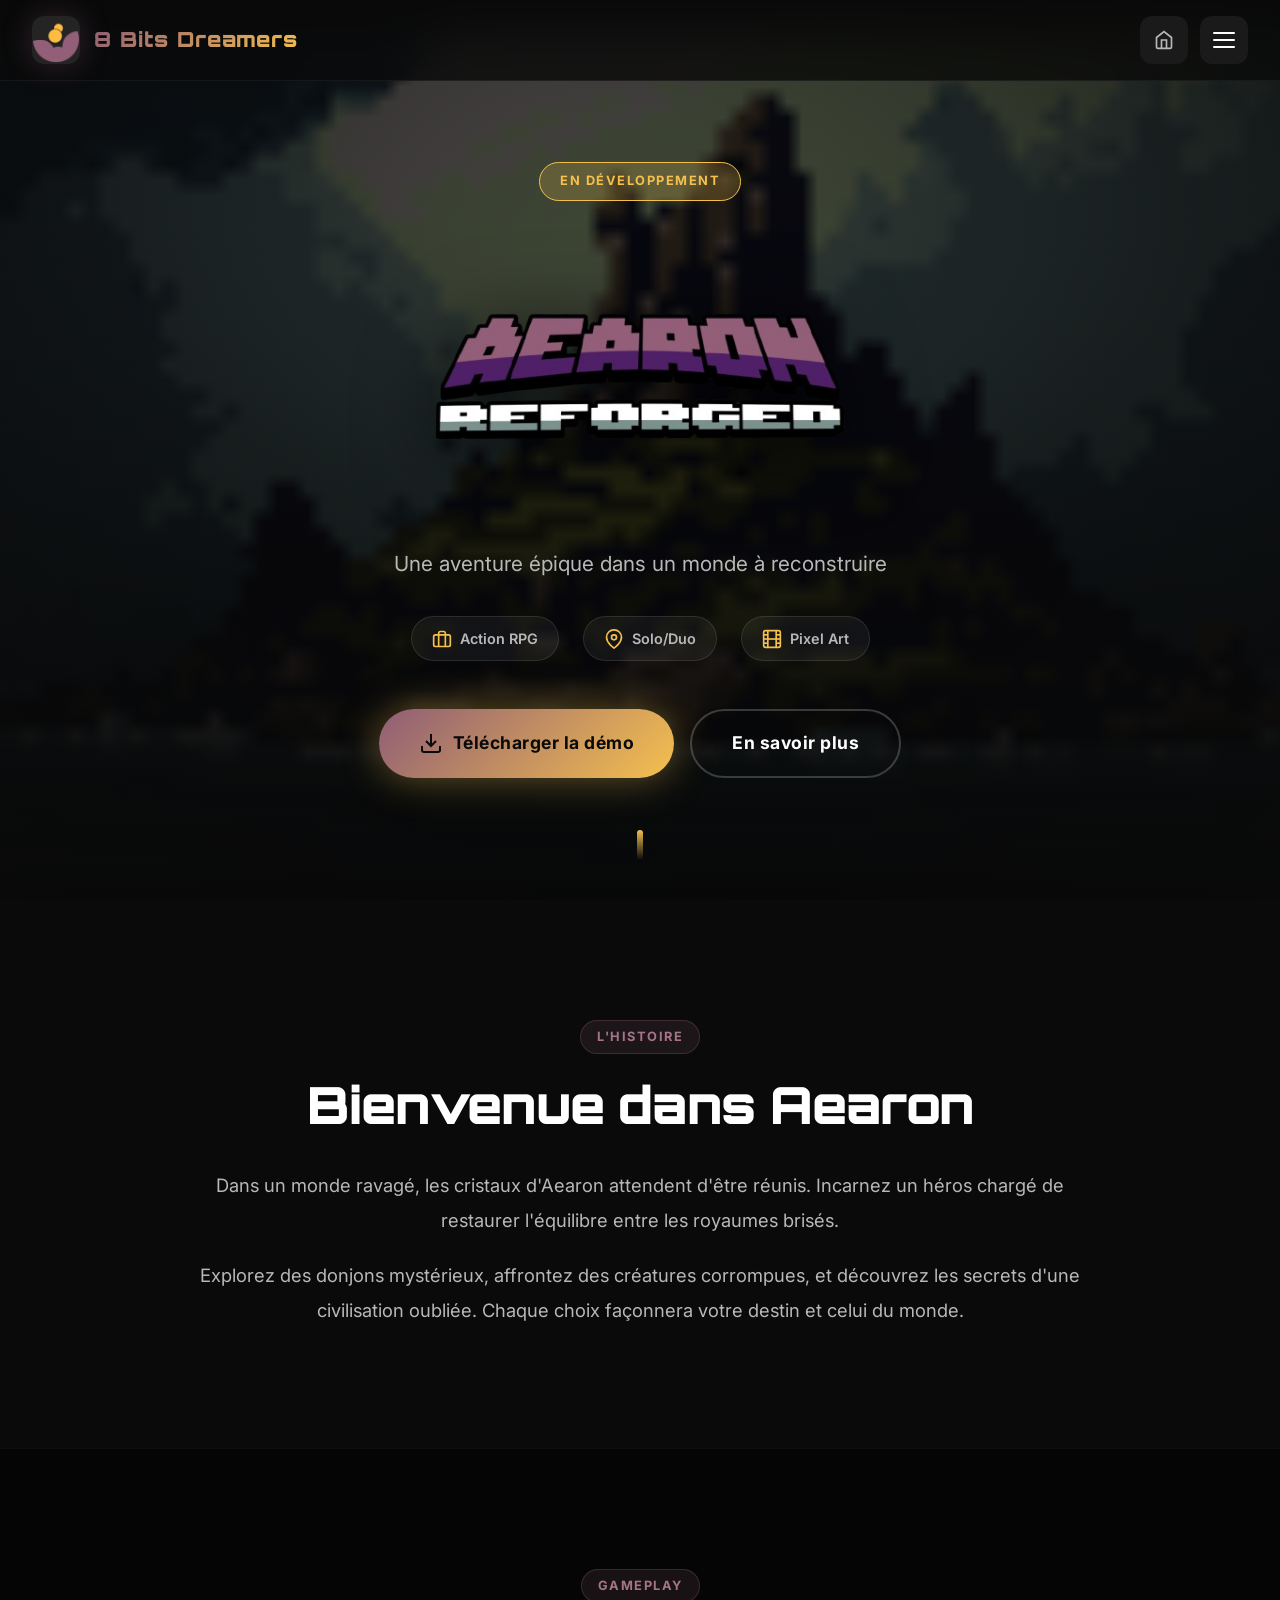
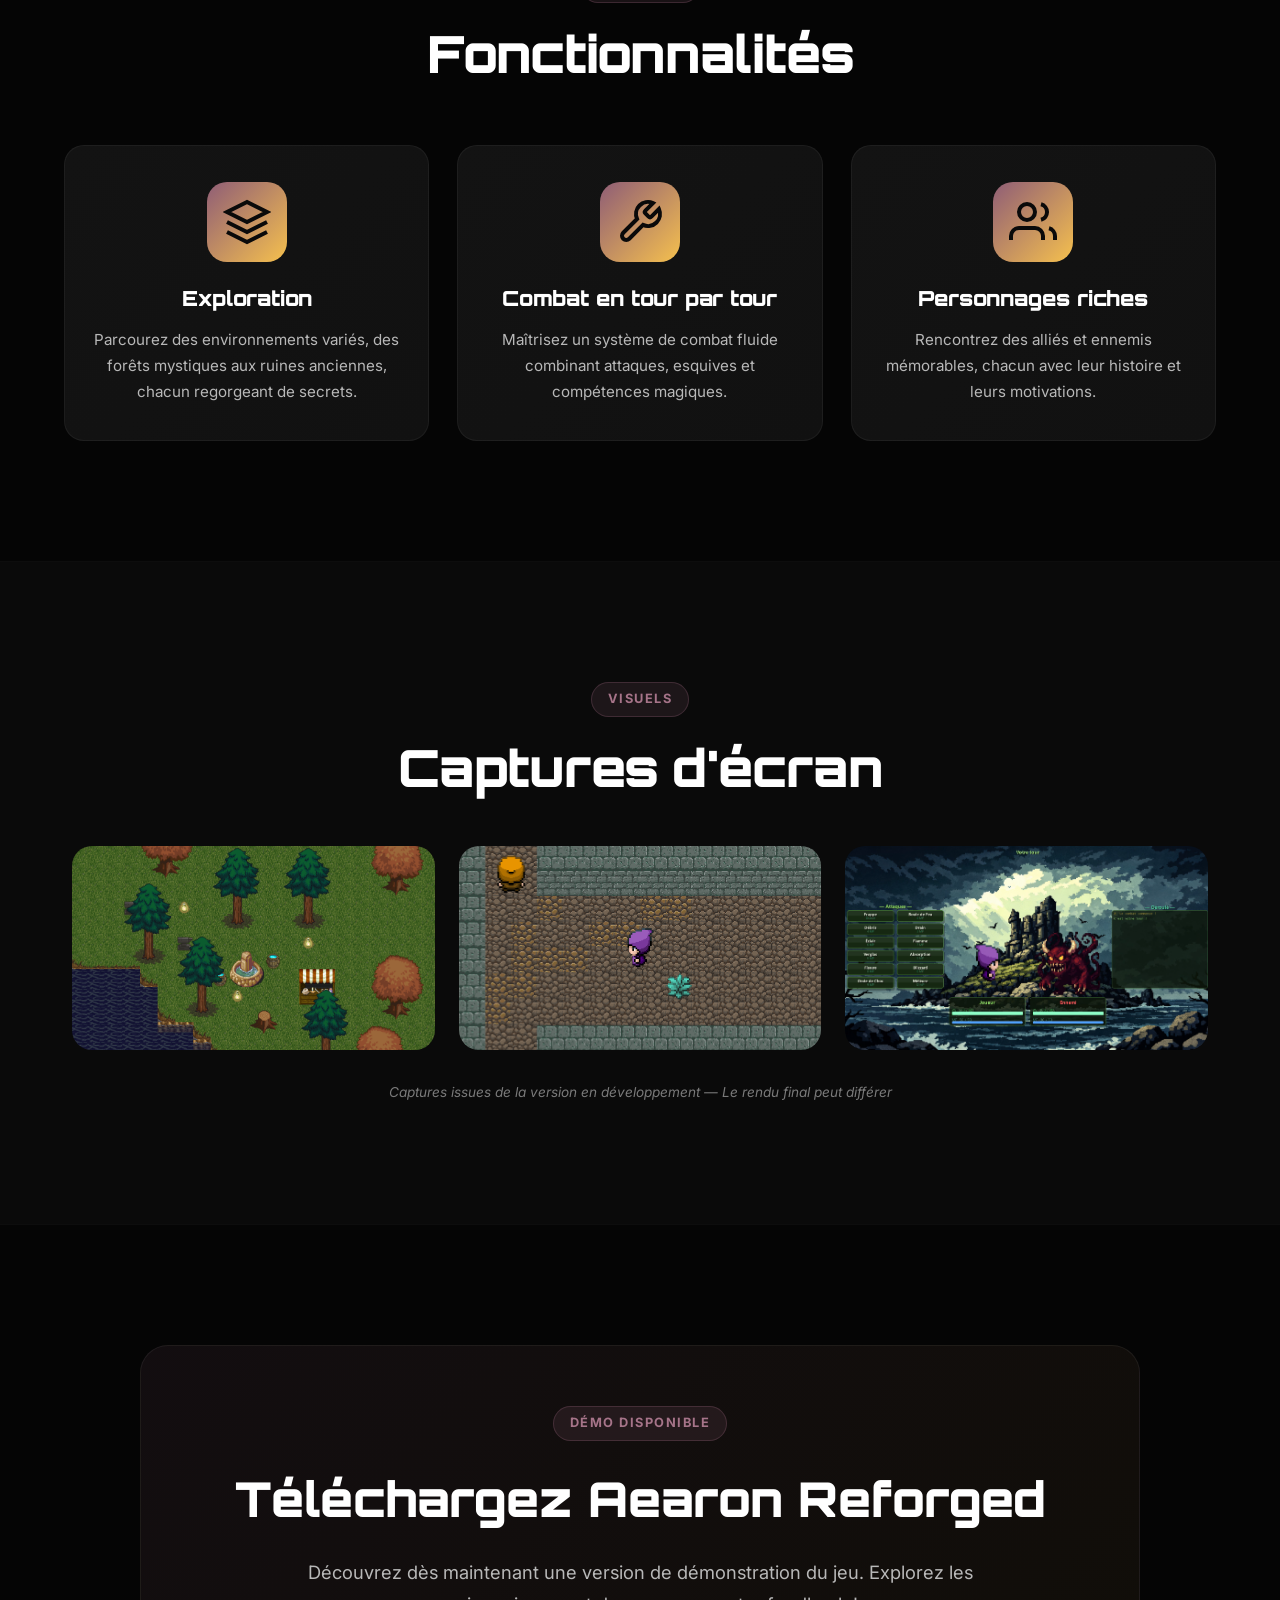
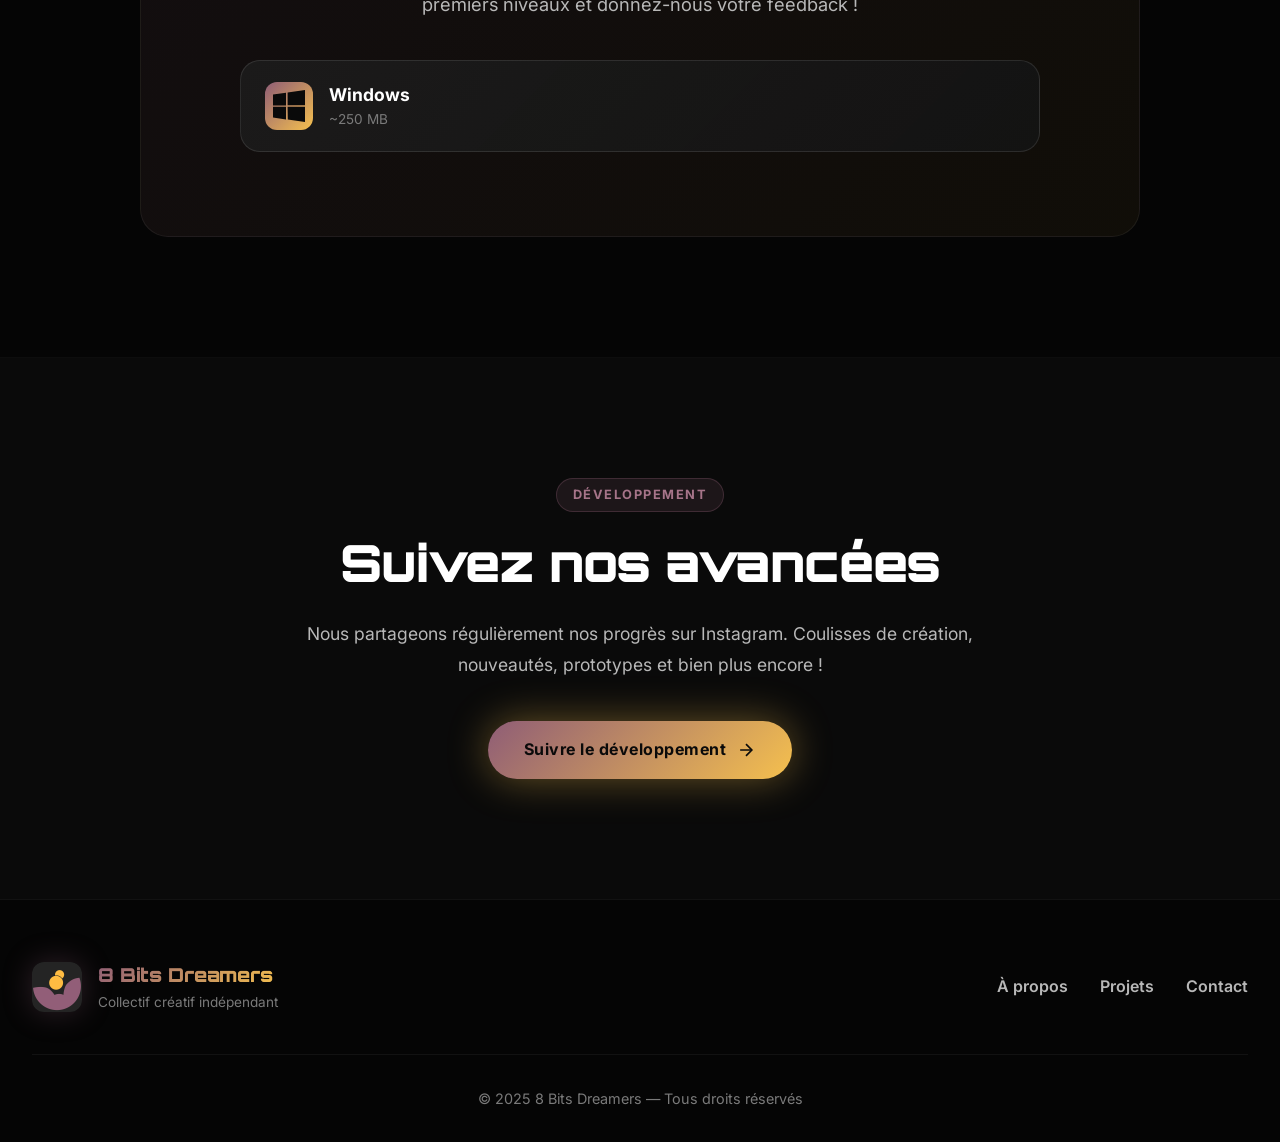
==== Aearon.html @ b6ba17d1 "Add files via upload" ====
<!DOCTYPE html>
<html lang="fr">
<head>
    <meta charset="UTF-8">
    <meta name="viewport" content="width=device-width, initial-scale=1.0">
    <title>Aearon Reforged — 8 Bits Dreamers</title>
    <link rel="stylesheet" href="style.css">
    <link rel="preconnect" href="https://fonts.googleapis.com">
    <link rel="preconnect" href="https://fonts.gstatic.com" crossorigin>
    <link href="https://fonts.googleapis.com/css2?family=Orbitron:wght@400;700;900&family=Inter:wght@300;400;600;700&display=swap" rel="stylesheet">
</head>
<body>

    <!-- HEADER -->
    <header class="header">
        <div class="nav">
            <div class="logo">
                <img src="img/Logo.png" alt="Logo 8 Bits Dreamers">
                <span class="logo-text">8 Bits Dreamers</span>
            </div>

            <nav class="menu">
                <a href="index.html" class="menu-item home-icon" aria-label="Accueil">
                    <svg width="20" height="20" viewBox="0 0 24 24" fill="none" stroke="currentColor" stroke-width="2">
                        <path d="M3 9l9-7 9 7v11a2 2 0 0 1-2 2H5a2 2 0 0 1-2-2z"></path>
                        <polyline points="9 22 9 12 15 12 15 22"></polyline>
                    </svg>
                </a>
                
                <button id="menu-toggle" aria-label="Ouvrir le menu" aria-expanded="false">
                    <span></span>
                    <span></span>
                    <span></span>
                </button>

                <div id="dropdown-menu" role="menu">
                    <a href="entreprise.html" role="menuitem">
                        <span class="menu-icon">👥</span>
                        À propos
                    </a>
                    <a href="project.html" role="menuitem">
                        <span class="menu-icon">🎮</span>
                        Nos projets
                    </a>
                    <a href="contact.html" role="menuitem">
                        <span class="menu-icon">📱</span>
                        Nous suivre
                    </a>
                </div>
            </nav>
        </div>
    </header>

    <!-- GAME HERO -->
    <section class="game-hero">
        <div class="game-hero-bg" style="background-image: url('img/aearon banner.png');"></div>
        <div class="game-hero-overlay"></div>
        
        <div class="game-hero-content">
            <div class="game-status">En développement</div>
            
            <img src="img/aearon logo wbg.png" alt="Aearon Reforged" class="game-logo">
            
            <p class="game-tagline">
                Une aventure épique dans un monde à reconstruire
            </p>
            
            <div class="game-meta">
                <div class="meta-item">
                    <svg width="20" height="20" viewBox="0 0 24 24" fill="none" stroke="currentColor" stroke-width="2">
                        <rect x="2" y="7" width="20" height="14" rx="2" ry="2"></rect>
                        <path d="M16 21V5a2 2 0 0 0-2-2h-4a2 2 0 0 0-2 2v16"></path>
                    </svg>
                    <span>Action RPG</span>
                </div>
                <div class="meta-item">
                    <svg width="20" height="20" viewBox="0 0 24 24" fill="none" stroke="currentColor" stroke-width="2">
                        <path d="M21 10c0 7-9 13-9 13s-9-6-9-13a9 9 0 0 1 18 0z"></path>
                        <circle cx="12" cy="10" r="3"></circle>
                    </svg>
                    <span>Solo/Duo</span>
                </div>
                <div class="meta-item">
                    <svg width="20" height="20" viewBox="0 0 24 24" fill="none" stroke="currentColor" stroke-width="2">
                        <rect x="2" y="2" width="20" height="20" rx="2.18" ry="2.18"></rect>
                        <line x1="7" y1="2" x2="7" y2="22"></line>
                        <line x1="17" y1="2" x2="17" y2="22"></line>
                        <line x1="2" y1="12" x2="22" y2="12"></line>
                        <line x1="2" y1="7" x2="7" y2="7"></line>
                        <line x1="2" y1="17" x2="7" y2="17"></line>
                        <line x1="17" y1="17" x2="22" y2="17"></line>
                        <line x1="17" y1="7" x2="22" y2="7"></line>
                    </svg>
                    <span>Pixel Art</span>
                </div>
            </div>
            
            <div class="game-cta">
                <a href="#download" class="btn-primary btn-large">
                    <svg width="24" height="24" viewBox="0 0 24 24" fill="none" stroke="currentColor" stroke-width="2">
                        <path d="M21 15v4a2 2 0 0 1-2 2H5a2 2 0 0 1-2-2v-4"></path>
                        <polyline points="7 10 12 15 17 10"></polyline>
                        <line x1="12" y1="15" x2="12" y2="3"></line>
                    </svg>
                    <span>Télécharger la démo</span>
                </a>
                <a href="#about" class="btn-secondary btn-large">
                    En savoir plus
                </a>
            </div>
        </div>

        <!-- Scroll indicator -->
        <div class="scroll-indicator">
            <div class="scroll-dot"></div>
        </div>
    </section>

    <!-- CONTENU -->
    <main>

        <!-- SYNOPSIS -->
        <section id="about" class="content-section">
            <div class="game-synopsis reveal">
                <div class="section-label centered">L'histoire</div>
                <h2 class="section-title centered">Bienvenue dans Aearon</h2>
                <div class="synopsis-content">
                    <p>
                        Dans un monde ravagé, les cristaux d'Aearon 
                        attendent d'être réunis. Incarnez un héros chargé de restaurer 
                        l'équilibre entre les royaumes brisés.
                    </p>
                    <p>
                        Explorez des donjons mystérieux, affrontez des créatures corrompues, 
                        et découvrez les secrets d'une civilisation oubliée. Chaque choix 
                        façonnera votre destin et celui du monde.
                    </p>
                </div>
            </div>
        </section>

        <!-- FEATURES -->
        <section class="content-section dark">
            <div class="game-features">
                <div class="features-intro reveal">
                    <div class="section-label centered">Gameplay</div>
                    <h2 class="section-title centered">Fonctionnalités</h2>
                </div>

                <div class="features-grid">
                    <div class="feature-card reveal">
                        <div class="feature-icon">
                            <svg width="48" height="48" viewBox="0 0 24 24" fill="none" stroke="currentColor" stroke-width="2">
                                <path d="M12 2L2 7l10 5 10-5-10-5z"></path>
                                <path d="M2 17l10 5 10-5"></path>
                                <path d="M2 12l10 5 10-5"></path>
                            </svg>
                        </div>
                        <h3>Exploration</h3>
                        <p>
                            Parcourez des environnements variés, des forêts mystiques 
                            aux ruines anciennes, chacun regorgeant de secrets.
                        </p>
                    </div>

                    <div class="feature-card reveal delay-1">
                        <div class="feature-icon">
                            <svg width="48" height="48" viewBox="0 0 24 24" fill="none" stroke="currentColor" stroke-width="2">
                                <path d="M14.7 6.3a1 1 0 0 0 0 1.4l1.6 1.6a1 1 0 0 0 1.4 0l3.77-3.77a6 6 0 0 1-7.94 7.94l-6.91 6.91a2.12 2.12 0 0 1-3-3l6.91-6.91a6 6 0 0 1 7.94-7.94l-3.76 3.76z"></path>
                            </svg>
                        </div>
                        <h3>Combat en tour par tour</h3>
                        <p>
                            Maîtrisez un système de combat fluide combinant attaques, 
                            esquives et compétences magiques.
                        </p>
                    </div>

                    <div class="feature-card reveal delay-1">
                        <div class="feature-icon">
                            <svg width="48" height="48" viewBox="0 0 24 24" fill="none" stroke="currentColor" stroke-width="2">
                                <path d="M17 21v-2a4 4 0 0 0-4-4H5a4 4 0 0 0-4 4v2"></path>
                                <circle cx="9" cy="7" r="4"></circle>
                                <path d="M23 21v-2a4 4 0 0 0-3-3.87"></path>
                                <path d="M16 3.13a4 4 0 0 1 0 7.75"></path>
                            </svg>
                        </div>
                        <h3>Personnages riches</h3>
                        <p>
                            Rencontrez des alliés et ennemis mémorables, chacun avec 
                            leur histoire et leurs motivations.
                        </p>
                    </div>
                </div>
            </div>
        </section>

        <!-- GALLERY -->
        <section class="content-section">
            <div class="gallery-section reveal">
                <div class="section-label centered">Visuels</div>
                <h2 class="section-title centered">Captures d'écran</h2>
                
                <div class="gallery-grid">
                    <div class="gallery-item reveal">
                        <img src="img/Maps proto.png" alt="Screenshot Aearon">
                        <div class="gallery-overlay">
                            <span>Environnements</span>
                        </div>
                    </div>
                    
                    <div class="gallery-item reveal delay-1">
                        <img src="img/explo.png" alt="Screenshot Aearon">
                        <div class="gallery-overlay">
                            <span>Exploration</span>
                        </div>
                    </div>
                    
                    <div class="gallery-item reveal delay-2">
                        <img src="img/comba.png" alt="Screenshot Aearon">
                        <div class="gallery-overlay">
                            <span>Combat</span>
                        </div>
                    </div>
                </div>
                
                <p class="gallery-note">
                    Captures issues de la version en développement — Le rendu final peut différer
                </p>
            </div>
        </section>

        <!-- DOWNLOAD -->
        <section id="download" class="content-section dark">
            <div class="download-section reveal">
                <div class="download-content">
                    <div class="section-label centered">Démo disponible</div>
                    <h2 class="download-title">Téléchargez Aearon Reforged</h2>
                    <p class="download-text">
                        Découvrez dès maintenant une version de démonstration du jeu. 
                        Explorez les premiers niveaux et donnez-nous votre feedback !
                    </p>
                    
                    <div class="download-buttons">
                        <a href="#" class="download-btn windows">
                            <div class="download-icon">
                                <svg width="32" height="32" viewBox="0 0 24 24" fill="currentColor">
                                    <path d="M0 3.449L9.75 2.1v9.451H0m10.949-9.602L24 0v11.4H10.949M0 12.6h9.75v9.451L0 20.699M10.949 12.6H24V24l-12.9-1.801"/>
                                </svg>
                            </div>
                            <div class="download-info">
                                <span class="download-platform">Windows</span>
                                <span class="download-size">~250 MB</span>
                            </div>
                        </a>
                </div>
            </div>
        </section>

        <!-- DEV UPDATES -->
        <section class="content-section">
            <div class="updates-section reveal">
                <div class="section-label centered">Développement</div>
                <h2 class="section-title centered">Suivez nos avancées</h2>
                
                <p class="updates-text">
                    Nous partageons régulièrement nos progrès sur Instagram. Coulisses de 
                    création, nouveautés, prototypes et bien plus encore !
                </p>
                
                <a href="contact.html" class="btn-primary">
                    <span>Suivre le développement</span>
                    <svg width="20" height="20" viewBox="0 0 24 24" fill="none" stroke="currentColor" stroke-width="2">
                        <line x1="5" y1="12" x2="19" y2="12"></line>
                        <polyline points="12 5 19 12 12 19"></polyline>
                    </svg>
                </a>
            </div>
        </section>

    </main>

    <!-- FOOTER -->
    <footer class="footer">
        <div class="footer-content">
            <div class="footer-brand">
                <img src="img/Logo.png" alt="8 Bits Dreamers" class="footer-logo">
                <div>
                    <div class="footer-title">8 Bits Dreamers</div>
                    <div class="footer-tagline">Collectif créatif indépendant</div>
                </div>
            </div>
            
            <div class="footer-links">
                <a href="entreprise.html">À propos</a>
                <a href="project.html">Projets</a>
                <a href="contact.html">Contact</a>
            </div>
        </div>
        
        <div class="footer-bottom">
            <p>© 2025 8 Bits Dreamers — Tous droits réservés</p>
        </div>
    </footer>

    <!-- Easter Egg Sprite qui traverse -->
    <div id="walking-sprite" class="walking-sprite">
        <img src="sprite1_1.gif" alt="Personnage Aearon">
    </div>

    <!-- SCRIPTS -->
    <script>
        // Intersection Observer pour les animations
        const observerOptions = {
            threshold: 0.1,
            rootMargin: '0px 0px -100px 0px'
        };

        const observer = new IntersectionObserver((entries) => {
            entries.forEach(entry => {
                if (entry.isIntersecting) {
                    entry.target.classList.add('visible');
                    observer.unobserve(entry.target);
                }
            });
        }, observerOptions);

        document.querySelectorAll('.reveal').forEach(el => {
            observer.observe(el);
        });

        // Menu hamburger
        const menuToggle = document.getElementById('menu-toggle');
        const dropdownMenu = document.getElementById('dropdown-menu');

        menuToggle.addEventListener('click', () => {
            const isExpanded = menuToggle.getAttribute('aria-expanded') === 'true';
            menuToggle.setAttribute('aria-expanded', !isExpanded);
            menuToggle.classList.toggle('active');
            dropdownMenu.classList.toggle('active');
        });

        // Fermer le menu en cliquant ailleurs
        document.addEventListener('click', (e) => {
            if (!menuToggle.contains(e.target) && !dropdownMenu.contains(e.target)) {
                menuToggle.classList.remove('active');
                dropdownMenu.classList.remove('active');
                menuToggle.setAttribute('aria-expanded', 'false');
            }
        });

        // Smooth scroll
        document.querySelectorAll('a[href^="#"]').forEach(anchor => {
            anchor.addEventListener('click', function (e) {
                e.preventDefault();
                const target = document.querySelector(this.getAttribute('href'));
                if (target) {
                    target.scrollIntoView({ behavior: 'smooth', block: 'start' });
                }
            });
        });

        // Easter Egg - Sprite qui marche
        function makeWalkingSprite() {
            const sprite = document.getElementById('walking-sprite');
            if (!sprite) return;
            
            // Random entre 15 et 45 secondes
            const randomDelay = Math.random() * 30000 + 15000;
            
            setTimeout(() => {
                sprite.classList.add('walking');
                
                // Retirer après l'animation (12 secondes)
                setTimeout(() => {
                    sprite.classList.remove('walking');
                    makeWalkingSprite(); // Relancer
                }, 12000);
            }, randomDelay);
        }
        
        // Démarrer l'easter egg
        makeWalkingSprite();
    </script>

</body>
</html>
---- style.css ----
/* =========================
   VARIABLES & RESET
========================= */

:root {
  /* Couleurs principales */
  --primary: #8f5d76;
  --primary-light: #a67489;
  --primary-dark: #754a62;
  --secondary: #f5c04e;
  --secondary-light: #f7d170;
  --secondary-dark: #d9a53d;
  
  /* Backgrounds */
  --bg-dark: #0a0a0a;
  --bg-darker: #050505;
  --bg-soft: #1a1a1a;
  --bg-card: #141414;
  
  /* Texte */
  --text-primary: #ffffff;
  --text-secondary: #b8b8b8;
  --text-muted: #7a7a7a;
  
  /* Effets */
  --gradient-primary: linear-gradient(135deg, var(--primary), var(--secondary));
  --gradient-dark: linear-gradient(180deg, rgba(10,10,10,0.95), rgba(10,10,10,0.85));
  --glow-primary: 0 0 30px rgba(143, 93, 118, 0.3);
  --glow-secondary: 0 0 40px rgba(245, 192, 78, 0.4);
  
  /* Spacing */
  --radius-sm: 8px;
  --radius-md: 12px;
  --radius-lg: 20px;
  --radius-xl: 28px;
  
  /* Transitions */
  --transition-fast: 0.2s cubic-bezier(0.4, 0, 0.2, 1);
  --transition-base: 0.3s cubic-bezier(0.4, 0, 0.2, 1);
  --transition-slow: 0.5s cubic-bezier(0.4, 0, 0.2, 1);
}

* {
  margin: 0;
  padding: 0;
  box-sizing: border-box;
}

html {
  scroll-behavior: smooth;
  overflow-x: hidden;
}

body {
  font-family: 'Inter', -apple-system, BlinkMacSystemFont, sans-serif;
  background: var(--bg-dark);
  color: var(--text-primary);
  line-height: 1.6;
  overflow-x: hidden;
  -webkit-font-smoothing: antialiased;
  -moz-osx-font-smoothing: grayscale;
}

img {
  max-width: 100%;
  display: block;
}

a {
  text-decoration: none;
  color: inherit;
}

button {
  font-family: inherit;
  cursor: pointer;
}

/* =========================
   HEADER & NAVIGATION
========================= */

.header {
  position: fixed;
  top: 0;
  left: 0;
  right: 0;
  z-index: 1000;
  background: rgba(10, 10, 10, 0.8);
  backdrop-filter: blur(20px) saturate(180%);
  border-bottom: 1px solid rgba(255, 255, 255, 0.05);
  transition: var(--transition-base);
}

.nav {
  max-width: 1400px;
  margin: 0 auto;
  padding: 16px 32px;
  display: flex;
  justify-content: space-between;
  align-items: center;
}

.logo {
  display: flex;
  align-items: center;
  gap: 14px;
  transition: var(--transition-base);
}

.logo:hover {
  transform: translateY(-2px);
}

.logo img {
  width: 48px;
  height: 48px;
  border-radius: 12px;
  object-fit: cover;
  box-shadow: var(--glow-primary);
  transition: var(--transition-base);
}

.logo:hover img {
  box-shadow: var(--glow-secondary);
  transform: rotate(-5deg);
}

.logo-text {
  font-family: 'Orbitron', monospace;
  font-weight: 900;
  font-size: 1.3rem;
  letter-spacing: 1px;
  background: var(--gradient-primary);
  -webkit-background-clip: text;
  -webkit-text-fill-color: transparent;
  background-clip: text;
}

.menu {
  display: flex;
  gap: 12px;
  align-items: center;
  position: relative;
}

.menu-item {
  width: 48px;
  height: 48px;
  display: flex;
  align-items: center;
  justify-content: center;
  background: var(--bg-soft);
  border-radius: var(--radius-md);
  transition: var(--transition-base);
  color: var(--text-secondary);
}

.menu-item:hover {
  background: var(--gradient-primary);
  color: var(--bg-dark);
  box-shadow: var(--glow-secondary);
  transform: translateY(-3px);
}

/* Menu Toggle Button */
#menu-toggle {
  width: 48px;
  height: 48px;
  background: var(--bg-soft);
  border: none;
  border-radius: var(--radius-md);
  display: flex;
  flex-direction: column;
  justify-content: center;
  align-items: center;
  gap: 5px;
  transition: var(--transition-base);
  position: relative;
  overflow: hidden;
}

#menu-toggle::before {
  content: '';
  position: absolute;
  inset: 0;
  background: var(--gradient-primary);
  opacity: 0;
  transition: var(--transition-base);
}

#menu-toggle:hover::before {
  opacity: 1;
}

#menu-toggle span {
  width: 22px;
  height: 2px;
  background: var(--text-primary);
  border-radius: 2px;
  transition: var(--transition-base);
  position: relative;
  z-index: 1;
}

#menu-toggle:hover span {
  background: var(--bg-dark);
}

#menu-toggle.active span:nth-child(1) {
  transform: translateY(7px) rotate(45deg);
}

#menu-toggle.active span:nth-child(2) {
  opacity: 0;
  transform: translateX(-20px);
}

#menu-toggle.active span:nth-child(3) {
  transform: translateY(-7px) rotate(-45deg);
}

/* Dropdown Menu */
#dropdown-menu {
  position: absolute;
  top: calc(100% + 16px);
  right: 0;
  min-width: 240px;
  background: rgba(20, 20, 20, 0.98);
  backdrop-filter: blur(20px) saturate(180%);
  border-radius: var(--radius-lg);
  padding: 12px;
  display: flex;
  flex-direction: column;
  gap: 6px;
  opacity: 0;
  visibility: hidden;
  transform: translateY(-10px) scale(0.95);
  transition: all var(--transition-base);
  border: 1px solid rgba(255, 255, 255, 0.08);
  box-shadow: 0 20px 60px rgba(0, 0, 0, 0.5);
}

#dropdown-menu.active {
  opacity: 1;
  visibility: visible;
  transform: translateY(0) scale(1);
}

#dropdown-menu a {
  padding: 14px 18px;
  border-radius: var(--radius-md);
  color: var(--text-secondary);
  font-weight: 600;
  font-size: 0.95rem;
  transition: var(--transition-base);
  display: flex;
  align-items: center;
  gap: 12px;
  position: relative;
  overflow: hidden;
}

#dropdown-menu a::before {
  content: '';
  position: absolute;
  inset: 0;
  background: var(--gradient-primary);
  opacity: 0;
  transition: var(--transition-base);
}

#dropdown-menu a:hover::before {
  opacity: 1;
}

#dropdown-menu a:hover {
  color: var(--bg-dark);
  transform: translateX(4px);
}

.menu-icon {
  font-size: 1.2rem;
  position: relative;
  z-index: 1;
}

#dropdown-menu a span:not(.menu-icon) {
  position: relative;
  z-index: 1;
}

/* =========================
   HERO SECTION
========================= */

.hero {
  position: relative;
  min-height: 100vh;
  display: flex;
  align-items: center;
  justify-content: center;
  text-align: center;
  overflow: hidden;
  padding: 120px 32px 80px;
}

.hero-bg {
  position: absolute;
  inset: 0;
  background: url('img/accueil banner.png') center/cover no-repeat;
  filter: brightness(0.4) saturate(1.2);
  transform: scale(1.1);
}

.hero-bg::after {
  content: '';
  position: absolute;
  inset: 0;
  background: 
    radial-gradient(ellipse at center, transparent 0%, var(--bg-dark) 100%),
    linear-gradient(180deg, transparent 0%, var(--bg-dark) 100%);
}

.hero-overlay {
  position: absolute;
  inset: 0;
  background: 
    radial-gradient(circle at 30% 20%, rgba(143, 93, 118, 0.15), transparent 50%),
    radial-gradient(circle at 70% 80%, rgba(245, 192, 78, 0.1), transparent 50%);
  z-index: 1;
}

.hero-content {
  position: relative;
  z-index: 2;
  max-width: 900px;
  animation: heroFadeIn 1s ease-out;
}

@keyframes heroFadeIn {
  from {
    opacity: 0;
    transform: translateY(30px);
  }
  to {
    opacity: 1;
    transform: translateY(0);
  }
}

.hero-badge {
  display: inline-block;
  padding: 10px 24px;
  background: rgba(255, 255, 255, 0.08);
  backdrop-filter: blur(10px);
  border-radius: 50px;
  font-size: 0.85rem;
  font-weight: 600;
  letter-spacing: 1px;
  text-transform: uppercase;
  color: var(--text-secondary);
  border: 1px solid rgba(255, 255, 255, 0.1);
  margin-bottom: 32px;
  animation: badgeFloat 3s ease-in-out infinite;
}

@keyframes badgeFloat {
  0%, 100% { transform: translateY(0); }
  50% { transform: translateY(-8px); }
}

.hero-title {
  font-family: 'Orbitron', monospace;
  font-size: clamp(3rem, 8vw, 6rem);
  font-weight: 900;
  line-height: 1.1;
  margin-bottom: 24px;
  letter-spacing: -2px;
}

.title-gradient {
  display: inline-block;
  background: var(--gradient-primary);
  -webkit-background-clip: text;
  -webkit-text-fill-color: transparent;
  background-clip: text;
  filter: drop-shadow(0 0 30px rgba(245, 192, 78, 0.5));
}

.title-normal {
  display: inline-block;
  color: var(--text-primary);
}

.hero-subtitle {
  font-size: clamp(1.1rem, 2vw, 1.4rem);
  color: var(--text-secondary);
  max-width: 650px;
  margin: 0 auto 48px;
  line-height: 1.7;
  font-weight: 300;
}

.hero-cta {
  display: flex;
  gap: 16px;
  justify-content: center;
  flex-wrap: wrap;
}

.btn-primary,
.btn-secondary {
  padding: 16px 36px;
  border-radius: 50px;
  font-weight: 700;
  font-size: 1rem;
  letter-spacing: 0.5px;
  transition: all var(--transition-base);
  display: inline-flex;
  align-items: center;
  gap: 10px;
  position: relative;
  overflow: hidden;
}

.btn-primary {
  background: var(--gradient-primary);
  color: var(--bg-dark);
  box-shadow: var(--glow-secondary);
  border: none;
}

.btn-primary::before {
  content: '';
  position: absolute;
  inset: 0;
  background: linear-gradient(135deg, var(--secondary), var(--primary));
  opacity: 0;
  transition: var(--transition-base);
}

.btn-primary:hover::before {
  opacity: 1;
}

.btn-primary:hover {
  transform: translateY(-3px);
  box-shadow: 0 10px 40px rgba(245, 192, 78, 0.5);
}

.btn-primary span,
.btn-primary svg {
  position: relative;
  z-index: 1;
}

.btn-secondary {
  background: transparent;
  color: var(--text-primary);
  border: 2px solid rgba(255, 255, 255, 0.2);
}

.btn-secondary:hover {
  background: rgba(255, 255, 255, 0.1);
  border-color: rgba(255, 255, 255, 0.4);
  transform: translateY(-3px);
}

/* Scroll Indicator */
.scroll-indicator {
  position: absolute;
  bottom: 40px;
  left: 50%;
  transform: translateX(-50%);
  z-index: 2;
}

.scroll-dot {
  width: 6px;
  height: 30px;
  background: linear-gradient(180deg, var(--secondary), transparent);
  border-radius: 50px;
  animation: scrollBounce 2s ease-in-out infinite;
}

@keyframes scrollBounce {
  0%, 100% { transform: translateY(0); opacity: 1; }
  50% { transform: translateY(15px); opacity: 0.3; }
}

/* Easter Egg - Walking Sprite */
.walking-sprite {
  position: fixed;
  bottom: 0;
  left: -150px;
  z-index: 9999;
  pointer-events: none;
  opacity: 0;
  transition: opacity 0.3s ease;
}

.walking-sprite img {
  width: 80px;
  height: 80px;
  image-rendering: pixelated;
  image-rendering: -moz-crisp-edges;
  image-rendering: crisp-edges;
  filter: drop-shadow(0 2px 8px rgba(0, 0, 0, 0.3));
}

.walking-sprite.walking {
  opacity: 1;
  animation: walkAcrossScreen 12s linear;
}

@keyframes walkAcrossScreen {
  0% {
    left: -150px;
  }
  100% {
    left: calc(100% + 150px);
  }
}

/* =========================
   CONTENT SECTIONS
========================= */

.content-section {
  padding: 120px 32px;
  position: relative;
}

.content-section.dark {
  background: var(--bg-darker);
  border-top: 1px solid rgba(255, 255, 255, 0.03);
  border-bottom: 1px solid rgba(255, 255, 255, 0.03);
}

.section-container {
  max-width: 1300px;
  margin: 0 auto;
  display: grid;
  grid-template-columns: 1fr 1fr;
  gap: 80px;
  align-items: center;
}

.section-container.reverse .section-image {
  order: 2;
}

.section-container.reverse .section-content {
  order: 1;
}

/* Section Images */
.section-image {
  position: relative;
}

.image-wrapper {
  position: relative;
  border-radius: var(--radius-xl);
  overflow: hidden;
  aspect-ratio: 4/3;
  background: var(--bg-soft);
}

.image-wrapper img {
  width: 100%;
  height: 100%;
  object-fit: cover;
  transition: var(--transition-slow);
}

.image-overlay {
  position: absolute;
  inset: 0;
  background: linear-gradient(135deg, rgba(143, 93, 118, 0.2), rgba(245, 192, 78, 0.15));
  opacity: 0;
  transition: var(--transition-base);
}

.image-wrapper:hover img {
  transform: scale(1.05);
}

.image-wrapper:hover .image-overlay {
  opacity: 1;
}

/* Project Tag */
.project-tag {
  position: absolute;
  top: 20px;
  right: 20px;
  padding: 8px 20px;
  background: rgba(245, 192, 78, 0.95);
  backdrop-filter: blur(10px);
  color: var(--bg-dark);
  font-weight: 700;
  font-size: 0.85rem;
  border-radius: 50px;
  letter-spacing: 0.5px;
  box-shadow: 0 4px 20px rgba(245, 192, 78, 0.4);
  z-index: 10;
}

/* Social Preview */
.social-preview {
  position: relative;
}

.social-icons {
  position: absolute;
  inset: 0;
  display: flex;
  align-items: center;
  justify-content: center;
  opacity: 0;
  transition: var(--transition-base);
}

.social-preview:hover .social-icons {
  opacity: 1;
}

.social-badge {
  width: 80px;
  height: 80px;
  background: var(--gradient-primary);
  border-radius: 20px;
  display: flex;
  align-items: center;
  justify-content: center;
  box-shadow: 0 10px 40px rgba(245, 192, 78, 0.5);
  animation: socialPulse 2s ease-in-out infinite;
}

@keyframes socialPulse {
  0%, 100% { transform: scale(1); }
  50% { transform: scale(1.1); }
}

/* Section Content */
.section-content {
  padding: 20px 0;
}

.section-label {
  display: inline-block;
  padding: 6px 16px;
  background: rgba(143, 93, 118, 0.15);
  color: var(--primary-light);
  font-size: 0.8rem;
  font-weight: 700;
  text-transform: uppercase;
  letter-spacing: 1.5px;
  border-radius: 50px;
  margin-bottom: 20px;
  border: 1px solid rgba(143, 93, 118, 0.3);
}

.section-title {
  font-family: 'Orbitron', monospace;
  font-size: clamp(2.2rem, 4vw, 3.5rem);
  font-weight: 900;
  line-height: 1.2;
  margin-bottom: 24px;
  letter-spacing: -1px;
}

.section-description {
  font-size: 1.1rem;
  line-height: 1.8;
  color: var(--text-secondary);
  margin-bottom: 32px;
  font-weight: 300;
}

.section-description strong {
  color: var(--text-primary);
  font-weight: 600;
}

.link-arrow {
  display: inline-flex;
  align-items: center;
  gap: 10px;
  font-weight: 700;
  font-size: 1.05rem;
  color: var(--text-primary);
  transition: var(--transition-base);
  position: relative;
}

.link-arrow::after {
  content: '';
  position: absolute;
  bottom: -4px;
  left: 0;
  width: 0;
  height: 2px;
  background: var(--gradient-primary);
  transition: var(--transition-base);
}

.link-arrow:hover::after {
  width: calc(100% - 30px);
}

.link-arrow:hover {
  color: var(--secondary);
}

.link-arrow svg {
  transition: var(--transition-base);
}

.link-arrow:hover svg {
  transform: translateX(5px);
}

/* =========================
   FOOTER
========================= */

.footer {
  background: var(--bg-darker);
  border-top: 1px solid rgba(255, 255, 255, 0.05);
  padding: 60px 32px 32px;
}

.footer-content {
  max-width: 1300px;
  margin: 0 auto 40px;
  display: flex;
  justify-content: space-between;
  align-items: center;
  flex-wrap: wrap;
  gap: 32px;
}

.footer-brand {
  display: flex;
  align-items: center;
  gap: 16px;
}

.footer-logo {
  width: 50px;
  height: 50px;
  border-radius: 12px;
  object-fit: cover;
  box-shadow: var(--glow-primary);
}

.footer-title {
  font-family: 'Orbitron', monospace;
  font-weight: 900;
  font-size: 1.2rem;
  background: var(--gradient-primary);
  -webkit-background-clip: text;
  -webkit-text-fill-color: transparent;
  background-clip: text;
}

.footer-tagline {
  font-size: 0.85rem;
  color: var(--text-muted);
  margin-top: 2px;
}

.footer-links {
  display: flex;
  gap: 32px;
}

.footer-links a {
  color: var(--text-secondary);
  font-weight: 600;
  transition: var(--transition-base);
  position: relative;
}

.footer-links a::after {
  content: '';
  position: absolute;
  bottom: -4px;
  left: 0;
  width: 0;
  height: 2px;
  background: var(--gradient-primary);
  transition: var(--transition-base);
}

.footer-links a:hover {
  color: var(--text-primary);
}

.footer-links a:hover::after {
  width: 100%;
}

.footer-bottom {
  max-width: 1300px;
  margin: 0 auto;
  padding-top: 32px;
  border-top: 1px solid rgba(255, 255, 255, 0.05);
  text-align: center;
  color: var(--text-muted);
  font-size: 0.9rem;
}

/* =========================
   ANIMATIONS
========================= */

.reveal {
  opacity: 0;
  transform: translateY(40px);
  transition: all 0.8s cubic-bezier(0.4, 0, 0.2, 1);
}

.reveal.visible {
  opacity: 1;
  transform: translateY(0);
}

.reveal.delay-1 {
  transition-delay: 0.15s;
}

.reveal.delay-2 {
  transition-delay: 0.3s;
}

/* =========================
   RESPONSIVE
========================= */

@media (max-width: 1024px) {
  .section-container,
  .section-container.reverse {
    grid-template-columns: 1fr;
    gap: 60px;
  }

  .section-container.reverse .section-image,
  .section-container.reverse .section-content {
    order: unset;
  }

  .section-content {
    text-align: center;
  }

  .link-arrow {
    justify-content: center;
  }

  .footer-content {
    flex-direction: column;
    text-align: center;
  }

  .footer-links {
    justify-content: center;
  }
}

@media (max-width: 768px) {
  .nav {
    padding: 12px 20px;
  }

  .logo-text {
    font-size: 1.1rem;
  }

  .logo img {
    width: 40px;
    height: 40px;
  }

  .hero {
    padding: 100px 24px 60px;
    min-height: 90vh;
  }

  .hero-badge {
    font-size: 0.75rem;
    padding: 8px 20px;
  }

  .hero-cta {
    flex-direction: column;
    width: 100%;
  }

  .btn-primary,
  .btn-secondary {
    width: 100%;
    justify-content: center;
  }

  .content-section {
    padding: 80px 24px;
  }

  .section-container {
    gap: 40px;
  }

  .section-label {
    font-size: 0.7rem;
  }

  .footer {
    padding: 40px 24px 24px;
  }

  .footer-links {
    flex-direction: column;
    gap: 16px;
  }
}

@media (max-width: 480px) {
  .hero-title {
    font-size: 2.5rem;
  }

  .section-title {
    font-size: 1.8rem;
  }
}

/* =========================
   PAGE HERO (Pour pages internes)
========================= */

.page-hero {
  position: relative;
  min-height: 50vh;
  display: flex;
  align-items: center;
  justify-content: center;
  text-align: center;
  overflow: hidden;
  padding: 140px 32px 80px;
  background: var(--bg-darker);
}

.page-hero-bg {
  position: absolute;
  inset: 0;
  background: 
    radial-gradient(circle at 20% 30%, rgba(143, 93, 118, 0.15), transparent 40%),
    radial-gradient(circle at 80% 70%, rgba(245, 192, 78, 0.1), transparent 40%);
}

.page-hero-overlay {
  position: absolute;
  inset: 0;
  background: 
    repeating-linear-gradient(
      0deg,
      transparent,
      transparent 2px,
      rgba(255, 255, 255, 0.01) 2px,
      rgba(255, 255, 255, 0.01) 4px
    );
}

.page-hero-content {
  position: relative;
  z-index: 2;
  max-width: 800px;
  animation: fadeInUp 0.8s ease-out;
}

@keyframes fadeInUp {
  from {
    opacity: 0;
    transform: translateY(30px);
  }
  to {
    opacity: 1;
    transform: translateY(0);
  }
}

.breadcrumb {
  display: flex;
  align-items: center;
  justify-content: center;
  gap: 12px;
  font-size: 0.9rem;
  color: var(--text-muted);
  margin-bottom: 24px;
}

.breadcrumb a {
  color: var(--text-secondary);
  transition: var(--transition-base);
}

.breadcrumb a:hover {
  color: var(--secondary);
}

.breadcrumb .separator {
  opacity: 0.5;
}

.page-title {
  font-family: 'Orbitron', monospace;
  font-size: clamp(2.5rem, 6vw, 4.5rem);
  font-weight: 900;
  line-height: 1.2;
  margin-bottom: 20px;
  letter-spacing: -2px;
}

.title-accent {
  background: var(--gradient-primary);
  -webkit-background-clip: text;
  -webkit-text-fill-color: transparent;
  background-clip: text;
}

.page-subtitle {
  font-size: 1.2rem;
  color: var(--text-secondary);
  font-weight: 300;
}

/* =========================
   VALEURS SECTION
========================= */

.values-intro {
  text-align: center;
  max-width: 700px;
  margin: 0 auto 80px;
}

.section-label.centered {
  display: inline-block;
}

.section-title.centered {
  text-align: center;
}

.centered-text {
  font-size: 1.1rem;
  color: var(--text-secondary);
  margin-top: 16px;
}

.values-grid {
  max-width: 1200px;
  margin: 0 auto;
  display: grid;
  grid-template-columns: repeat(auto-fit, minmax(300px, 1fr));
  gap: 32px;
  padding: 0 32px;
}

.value-card {
  background: linear-gradient(135deg, rgba(30, 30, 30, 0.6), rgba(20, 20, 20, 0.8));
  backdrop-filter: blur(10px);
  border: 1px solid rgba(255, 255, 255, 0.05);
  border-radius: var(--radius-xl);
  padding: 40px 32px;
  text-align: center;
  transition: var(--transition-base);
  position: relative;
  overflow: hidden;
}

.value-card::before {
  content: '';
  position: absolute;
  inset: 0;
  background: var(--gradient-primary);
  opacity: 0;
  transition: var(--transition-base);
}

.value-card:hover {
  transform: translateY(-8px);
  border-color: rgba(245, 192, 78, 0.3);
  box-shadow: 0 20px 60px rgba(0, 0, 0, 0.4);
}

.value-card:hover::before {
  opacity: 0.05;
}

.value-icon {
  width: 80px;
  height: 80px;
  margin: 0 auto 24px;
  background: var(--gradient-primary);
  border-radius: 20px;
  display: flex;
  align-items: center;
  justify-content: center;
  position: relative;
  z-index: 1;
  transition: var(--transition-base);
}

.value-card:hover .value-icon {
  transform: scale(1.1) rotate(5deg);
  box-shadow: var(--glow-secondary);
}

.value-icon svg {
  color: var(--bg-dark);
}

.value-card h3 {
  font-family: 'Orbitron', monospace;
  font-size: 1.5rem;
  margin-bottom: 16px;
  position: relative;
  z-index: 1;
}

.value-card p {
  color: var(--text-secondary);
  line-height: 1.7;
  position: relative;
  z-index: 1;
}

/* =========================
   TEAM SECTION ELEMENTS
========================= */

.image-decoration {
  position: absolute;
  top: 20px;
  left: 20px;
  opacity: 0.6;
  pointer-events: none;
}

.team-badge {
  position: absolute;
  bottom: 24px;
  right: 24px;
  background: rgba(10, 10, 10, 0.9);
  backdrop-filter: blur(10px);
  border: 1px solid rgba(255, 255, 255, 0.1);
  border-radius: var(--radius-md);
  padding: 16px 20px;
  z-index: 10;
}

.team-count {
  display: flex;
  flex-direction: column;
  align-items: center;
  gap: 4px;
}

.count-number {
  font-family: 'Orbitron', monospace;
  font-size: 2rem;
  font-weight: 900;
  background: var(--gradient-primary);
  -webkit-background-clip: text;
  -webkit-text-fill-color: transparent;
  background-clip: text;
}

.count-label {
  font-size: 0.75rem;
  color: var(--text-muted);
  text-transform: uppercase;
  letter-spacing: 1px;
}

.team-stats {
  display: grid;
  grid-template-columns: repeat(3, 1fr);
  gap: 24px;
  margin: 32px 0;
  padding: 32px;
  background: rgba(255, 255, 255, 0.03);
  border-radius: var(--radius-lg);
  border: 1px solid rgba(255, 255, 255, 0.05);
}

.stat {
  text-align: center;
}

.stat-value {
  font-family: 'Orbitron', monospace;
  font-size: 2.5rem;
  font-weight: 900;
  background: var(--gradient-primary);
  -webkit-background-clip: text;
  -webkit-text-fill-color: transparent;
  background-clip: text;
  line-height: 1;
  margin-bottom: 8px;
}

.stat-label {
  font-size: 0.85rem;
  color: var(--text-muted);
  text-transform: uppercase;
  letter-spacing: 1px;
}

/* =========================
   CTA SECTION
========================= */

.cta-section {
  padding: 100px 32px;
  background: 
    linear-gradient(135deg, rgba(143, 93, 118, 0.1), rgba(245, 192, 78, 0.05)),
    var(--bg-darker);
  border-top: 1px solid rgba(255, 255, 255, 0.05);
  border-bottom: 1px solid rgba(255, 255, 255, 0.05);
}

.cta-content {
  max-width: 800px;
  margin: 0 auto;
  text-align: center;
}

.cta-title {
  font-family: 'Orbitron', monospace;
  font-size: clamp(2rem, 5vw, 3.5rem);
  font-weight: 900;
  margin-bottom: 20px;
  background: var(--gradient-primary);
  -webkit-background-clip: text;
  -webkit-text-fill-color: transparent;
  background-clip: text;
}

.cta-text {
  font-size: 1.2rem;
  color: var(--text-secondary);
  margin-bottom: 40px;
  line-height: 1.7;
}

.cta-buttons {
  display: flex;
  gap: 16px;
  justify-content: center;
  flex-wrap: wrap;
}

/* =========================
   RESPONSIVE - PAGE ABOUT
========================= */

@media (max-width: 768px) {
  .page-hero {
    padding: 120px 24px 60px;
    min-height: 40vh;
  }

  .values-grid {
    grid-template-columns: 1fr;
    padding: 0 24px;
  }

  .team-stats {
    grid-template-columns: 1fr;
    gap: 20px;
    padding: 24px;
  }

  .cta-section {
    padding: 60px 24px;
  }

  .cta-buttons {
    flex-direction: column;
    width: 100%;
  }

  .cta-buttons .btn-primary,
  .cta-buttons .btn-secondary {
    width: 100%;
    justify-content: center;
  }
}

/* =========================
   TEAM PAGE
========================= */

.team-intro {
  max-width: 800px;
  margin: 0 auto;
  text-align: center;
}

.team-intro-text {
  font-size: 1.15rem;
  line-height: 1.8;
  color: var(--text-secondary);
  margin-top: 24px;
}

.team-grid {
  max-width: 1300px;
  margin: 0 auto;
  padding: 0 32px;
  display: grid;
  grid-template-columns: repeat(auto-fit, minmax(320px, 1fr));
  gap: 32px;
}

.team-member-card {
  background: linear-gradient(135deg, rgba(30, 30, 30, 0.8), rgba(20, 20, 20, 0.9));
  backdrop-filter: blur(10px);
  border: 1px solid rgba(255, 255, 255, 0.06);
  border-radius: var(--radius-xl);
  overflow: hidden;
  transition: all var(--transition-base);
  position: relative;
}

.team-member-card::before {
  content: '';
  position: absolute;
  inset: 0;
  background: var(--gradient-primary);
  opacity: 0;
  transition: var(--transition-base);
}

.team-member-card:hover {
  transform: translateY(-8px);
  border-color: rgba(245, 192, 78, 0.3);
  box-shadow: 0 20px 60px rgba(0, 0, 0, 0.5);
}

.team-member-card:hover::before {
  opacity: 0.03;
}

.member-image {
  position: relative;
  height: 200px;
  background: linear-gradient(135deg, rgba(143, 93, 118, 0.2), rgba(245, 192, 78, 0.1));
  display: flex;
  align-items: center;
  justify-content: center;
  border-bottom: 1px solid rgba(255, 255, 255, 0.05);
}

.member-avatar {
  width: 100px;
  height: 100px;
  background: var(--bg-soft);
  border-radius: 50%;
  display: flex;
  align-items: center;
  justify-content: center;
  border: 3px solid rgba(255, 255, 255, 0.1);
  transition: var(--transition-base);
  position: relative;
  z-index: 1;
}

.team-member-card:hover .member-avatar {
  transform: scale(1.1);
  border-color: var(--secondary);
  box-shadow: 0 0 30px rgba(245, 192, 78, 0.4);
}

.member-avatar svg {
  color: var(--text-secondary);
}

.member-badge {
  position: absolute;
  top: 16px;
  right: 16px;
  padding: 6px 16px;
  background: var(--gradient-primary);
  color: var(--bg-dark);
  font-size: 0.75rem;
  font-weight: 700;
  text-transform: uppercase;
  letter-spacing: 1px;
  border-radius: 50px;
  z-index: 2;
}

.member-badge.artist {
  background: linear-gradient(135deg, #e74c3c, #c0392b);
}

.member-badge.sound {
  background: linear-gradient(135deg, #3498db, #2980b9);
}

.member-badge.writer {
  background: linear-gradient(135deg, #9b59b6, #8e44ad);
}

.member-badge.dev {
  background: linear-gradient(135deg, #1abc9c, #16a085);
}

.member-info {
  padding: 28px;
  position: relative;
  z-index: 1;
}

.member-name {
  font-family: 'Orbitron', monospace;
  font-size: 1.4rem;
  font-weight: 900;
  margin-bottom: 8px;
  color: var(--text-primary);
}

.member-role {
  color: var(--secondary);
  font-size: 0.9rem;
  font-weight: 600;
  margin-bottom: 16px;
  letter-spacing: 0.5px;
}

.member-bio {
  color: var(--text-secondary);
  font-size: 0.95rem;
  line-height: 1.6;
  margin-bottom: 20px;
}

.member-skills {
  display: flex;
  flex-wrap: wrap;
  gap: 8px;
}

.skill-tag {
  padding: 6px 14px;
  background: rgba(255, 255, 255, 0.05);
  border: 1px solid rgba(255, 255, 255, 0.1);
  border-radius: 50px;
  font-size: 0.8rem;
  color: var(--text-secondary);
  font-weight: 600;
  transition: var(--transition-base);
}

.skill-tag:hover {
  background: rgba(245, 192, 78, 0.1);
  border-color: var(--secondary);
  color: var(--secondary);
}

/* Join Card */
.join-card {
  background: linear-gradient(135deg, rgba(143, 93, 118, 0.15), rgba(245, 192, 78, 0.1));
  border: 2px dashed rgba(255, 255, 255, 0.2);
  display: flex;
  flex-direction: column;
  align-items: center;
  justify-content: center;
  padding: 48px 32px;
  text-align: center;
  min-height: 400px;
}

.join-card:hover {
  border-color: var(--secondary);
  background: linear-gradient(135deg, rgba(143, 93, 118, 0.2), rgba(245, 192, 78, 0.15));
}

.join-icon {
  width: 120px;
  height: 120px;
  background: var(--gradient-primary);
  border-radius: 50%;
  display: flex;
  align-items: center;
  justify-content: center;
  margin-bottom: 24px;
  transition: var(--transition-base);
}

.join-card:hover .join-icon {
  transform: rotate(90deg) scale(1.1);
  box-shadow: var(--glow-secondary);
}

.join-icon svg {
  color: var(--bg-dark);
}

.join-title {
  font-family: 'Orbitron', monospace;
  font-size: 1.8rem;
  margin-bottom: 16px;
}

.join-text {
  color: var(--text-secondary);
  margin-bottom: 28px;
  line-height: 1.7;
}

.join-btn {
  display: inline-flex;
  align-items: center;
  gap: 10px;
  padding: 14px 28px;
  background: var(--gradient-primary);
  color: var(--bg-dark);
  border-radius: 50px;
  font-weight: 700;
  transition: var(--transition-base);
  box-shadow: var(--glow-secondary);
}

.join-btn:hover {
  transform: translateY(-3px);
  box-shadow: 0 10px 40px rgba(245, 192, 78, 0.5);
}

/* Collaboration Section */
.collab-section {
  max-width: 1000px;
  margin: 0 auto;
  padding: 60px 40px;
  background: linear-gradient(135deg, rgba(30, 30, 30, 0.5), rgba(20, 20, 20, 0.7));
  border-radius: var(--radius-xl);
  border: 1px solid rgba(255, 255, 255, 0.05);
}

.collab-stats {
  display: grid;
  grid-template-columns: repeat(auto-fit, minmax(200px, 1fr));
  gap: 32px;
  margin-top: 48px;
}

.collab-stat {
  display: flex;
  align-items: center;
  gap: 20px;
  padding: 24px;
  background: rgba(255, 255, 255, 0.03);
  border-radius: var(--radius-lg);
  border: 1px solid rgba(255, 255, 255, 0.05);
  transition: var(--transition-base);
}

.collab-stat:hover {
  background: rgba(255, 255, 255, 0.05);
  border-color: rgba(245, 192, 78, 0.3);
  transform: translateY(-4px);
}

.stat-icon {
  width: 60px;
  height: 60px;
  background: var(--gradient-primary);
  border-radius: 16px;
  display: flex;
  align-items: center;
  justify-content: center;
  flex-shrink: 0;
}

.stat-icon svg {
  color: var(--bg-dark);
}

.stat-info {
  flex: 1;
}

.collab-stat .stat-value {
  font-family: 'Orbitron', monospace;
  font-size: 1.6rem;
  font-weight: 900;
  color: var(--text-primary);
  margin-bottom: 4px;
}

.collab-stat .stat-label {
  font-size: 0.85rem;
  color: var(--text-muted);
  text-transform: uppercase;
  letter-spacing: 0.5px;
}

/* =========================
   RESPONSIVE - TEAM PAGE
========================= */

@media (max-width: 768px) {
  .team-grid {
    grid-template-columns: 1fr;
    padding: 0 24px;
  }

  .collab-section {
    padding: 40px 24px;
  }

  .collab-stats {
    grid-template-columns: 1fr;
    gap: 16px;
  }

  .member-info {
    padding: 24px;
  }
}

/* =========================
   CONTACT PAGE
========================= */

.contact-hero .page-hero-bg {
  background-size: cover;
  background-position: center;
  filter: brightness(0.6) saturate(1.1);
}

.contact-intro {
  max-width: 800px;
  margin: 0 auto 60px;
  text-align: center;
}

.social-cards {
  max-width: 1200px;
  margin: 0 auto;
  padding: 0 32px;
  display: grid;
  grid-template-columns: repeat(auto-fit, minmax(340px, 1fr));
  gap: 32px;
}

.social-card {
  background: linear-gradient(135deg, rgba(30, 30, 30, 0.8), rgba(20, 20, 20, 0.9));
  backdrop-filter: blur(10px);
  border: 1px solid rgba(255, 255, 255, 0.06);
  border-radius: var(--radius-xl);
  padding: 36px;
  transition: all var(--transition-base);
  position: relative;
  overflow: hidden;
}

.social-card::before {
  content: '';
  position: absolute;
  inset: 0;
  opacity: 0;
  transition: var(--transition-base);
}

.social-card.instagram::before {
  background: radial-gradient(circle at 30% 30%, #f58529, #dd2a7b, #8134af, #515bd4);
}

.social-card.twitter::before {
  background: linear-gradient(135deg, #1DA1F2, #0d8bd9);
}

.social-card.discord::before {
  background: linear-gradient(135deg, #5865F2, #4752c4);
}

.social-card:hover {
  transform: translateY(-8px);
  border-color: rgba(255, 255, 255, 0.15);
  box-shadow: 0 20px 60px rgba(0, 0, 0, 0.6);
}

.social-card:hover::before {
  opacity: 0.08;
}

.social-card-header {
  display: flex;
  align-items: center;
  gap: 16px;
  margin-bottom: 24px;
  position: relative;
  z-index: 1;
}

.social-icon {
  width: 72px;
  height: 72px;
  border-radius: 18px;
  display: flex;
  align-items: center;
  justify-content: center;
  flex-shrink: 0;
  transition: var(--transition-base);
}

.instagram .social-icon {
  background: radial-gradient(circle at 30% 30%, #f58529, #dd2a7b, #8134af, #515bd4);
}

.twitter .social-icon {
  background: linear-gradient(135deg, #1DA1F2, #0d8bd9);
}

.discord .social-icon {
  background: linear-gradient(135deg, #5865F2, #4752c4);
}

.social-card:hover .social-icon {
  transform: scale(1.1) rotate(-5deg);
  box-shadow: 0 8px 30px rgba(0, 0, 0, 0.4);
}

.social-info {
  flex: 1;
}

.social-name {
  font-family: 'Orbitron', monospace;
  font-size: 1.5rem;
  font-weight: 900;
  margin-bottom: 4px;
  color: var(--text-primary);
}

.social-handle {
  color: var(--text-muted);
  font-size: 0.9rem;
  font-family: monospace;
}

.social-description {
  color: var(--text-secondary);
  line-height: 1.7;
  margin-bottom: 24px;
  position: relative;
  z-index: 1;
}

.social-stats {
  display: grid;
  grid-template-columns: repeat(3, 1fr);
  gap: 12px;
  margin-bottom: 28px;
  position: relative;
  z-index: 1;
}

.stat-item {
  text-align: center;
  padding: 12px 8px;
  background: rgba(255, 255, 255, 0.03);
  border-radius: var(--radius-md);
  border: 1px solid rgba(255, 255, 255, 0.05);
  transition: var(--transition-base);
}

.stat-item:hover {
  background: rgba(255, 255, 255, 0.06);
  border-color: rgba(255, 255, 255, 0.1);
}

.stat-item .stat-icon {
  font-size: 1.5rem;
  margin-bottom: 6px;
  display: block;
}

.stat-item .stat-text {
  font-size: 0.75rem;
  color: var(--text-muted);
  text-transform: uppercase;
  letter-spacing: 0.5px;
}

.social-btn {
  display: flex;
  align-items: center;
  justify-content: center;
  gap: 10px;
  width: 100%;
  padding: 16px 28px;
  border-radius: 50px;
  font-weight: 700;
  font-size: 1rem;
  transition: all var(--transition-base);
  position: relative;
  z-index: 1;
  overflow: hidden;
}

.social-btn::before {
  content: '';
  position: absolute;
  inset: 0;
  opacity: 0;
  transition: var(--transition-base);
}

.instagram-btn {
  background: radial-gradient(circle at 30% 30%, #f58529, #dd2a7b, #8134af, #515bd4);
  color: white;
}

.instagram-btn::before {
  background: radial-gradient(circle at 30% 30%, #dd2a7b, #8134af, #515bd4, #f58529);
}

.twitter-btn {
  background: linear-gradient(135deg, #1DA1F2, #0d8bd9);
  color: white;
}

.twitter-btn::before {
  background: linear-gradient(135deg, #0d8bd9, #0a6da3);
}

.discord-btn {
  background: linear-gradient(135deg, #5865F2, #4752c4);
  color: white;
}

.discord-btn::before {
  background: linear-gradient(135deg, #4752c4, #3c45a5);
}

.social-btn:hover::before {
  opacity: 1;
}

.social-btn:hover {
  transform: translateY(-3px);
  box-shadow: 0 10px 30px rgba(0, 0, 0, 0.4);
}

.social-btn span,
.social-btn svg {
  position: relative;
  z-index: 1;
}

/* Newsletter Section */
.newsletter-section {
  max-width: 800px;
  margin: 0 auto;
  padding: 60px 40px;
  background: linear-gradient(135deg, rgba(30, 30, 30, 0.6), rgba(20, 20, 20, 0.8));
  border-radius: var(--radius-xl);
  border: 1px solid rgba(255, 255, 255, 0.06);
  text-align: center;
}

.newsletter-icon {
  width: 100px;
  height: 100px;
  margin: 0 auto 28px;
  background: var(--gradient-primary);
  border-radius: 24px;
  display: flex;
  align-items: center;
  justify-content: center;
  box-shadow: var(--glow-secondary);
}

.newsletter-icon svg {
  color: var(--bg-dark);
}

.newsletter-title {
  font-family: 'Orbitron', monospace;
  font-size: 2.2rem;
  font-weight: 900;
  margin-bottom: 16px;
}

.newsletter-text {
  color: var(--text-secondary);
  font-size: 1.1rem;
  line-height: 1.7;
  margin-bottom: 32px;
}

.newsletter-form {
  display: flex;
  gap: 12px;
  max-width: 500px;
  margin: 0 auto 20px;
}

.newsletter-input {
  flex: 1;
  padding: 16px 24px;
  background: rgba(255, 255, 255, 0.05);
  border: 1px solid rgba(255, 255, 255, 0.1);
  border-radius: 50px;
  color: var(--text-primary);
  font-size: 1rem;
  font-family: inherit;
  transition: var(--transition-base);
}

.newsletter-input:focus {
  outline: none;
  border-color: var(--secondary);
  background: rgba(255, 255, 255, 0.08);
}

.newsletter-input:disabled {
  opacity: 0.5;
  cursor: not-allowed;
}

.newsletter-btn {
  padding: 16px 32px;
  background: var(--gradient-primary);
  color: var(--bg-dark);
  border: none;
  border-radius: 50px;
  font-weight: 700;
  font-size: 1rem;
  transition: var(--transition-base);
  cursor: pointer;
}

.newsletter-btn:hover:not(:disabled) {
  transform: translateY(-2px);
  box-shadow: var(--glow-secondary);
}

.newsletter-btn:disabled {
  opacity: 0.5;
  cursor: not-allowed;
}

.newsletter-note {
  font-size: 0.9rem;
  color: var(--text-muted);
  font-style: italic;
}

/* =========================
   RESPONSIVE - CONTACT PAGE
========================= */

@media (max-width: 768px) {
  .social-cards {
    grid-template-columns: 1fr;
    padding: 0 24px;
  }

  .social-stats {
    grid-template-columns: 1fr;
    gap: 8px;
  }

  .newsletter-section {
    padding: 40px 24px;
  }

  .newsletter-form {
    flex-direction: column;
  }

  .newsletter-btn {
    width: 100%;
  }
}

/* =========================
   GAME PAGE (AEARON)
========================= */

.game-hero {
  position: relative;
  min-height: 100vh;
  display: flex;
  align-items: center;
  justify-content: center;
  text-align: center;
  overflow: hidden;
  padding: 120px 32px 80px;
}

.game-hero-bg {
  position: absolute;
  inset: 0;
  background-size: cover;
  background-position: center;
  filter: brightness(0.5) saturate(1.1);
  transform: scale(1.1);
}

.game-hero-bg::after {
  content: '';
  position: absolute;
  inset: 0;
  background: linear-gradient(180deg, transparent 0%, var(--bg-dark) 100%);
}

.game-hero-overlay {
  position: absolute;
  inset: 0;
  background: radial-gradient(ellipse at center, transparent 0%, rgba(10,10,10,0.8) 100%);
  z-index: 1;
}

.game-hero-content {
  position: relative;
  z-index: 2;
  max-width: 900px;
  animation: heroFadeIn 1s ease-out;
}

.game-status {
  display: inline-block;
  padding: 8px 20px;
  background: rgba(245, 192, 78, 0.2);
  border: 1px solid var(--secondary);
  color: var(--secondary);
  border-radius: 50px;
  font-size: 0.8rem;
  font-weight: 700;
  text-transform: uppercase;
  letter-spacing: 1.5px;
  margin-bottom: 32px;
  animation: pulse 2s ease-in-out infinite;
}

@keyframes pulse {
  0%, 100% { opacity: 1; transform: scale(1); }
  50% { opacity: 0.8; transform: scale(1.05); }
}

.game-logo {
  max-width: 500px;
  width: 90%;
  height: auto;
  margin: 0 auto 32px;
  filter: drop-shadow(0 10px 40px rgba(0, 0, 0, 0.6));
  animation: logoFloat 3s ease-in-out infinite;
}

@keyframes logoFloat {
  0%, 100% { transform: translateY(0); }
  50% { transform: translateY(-10px); }
}

.game-tagline {
  font-size: 1.3rem;
  color: var(--text-secondary);
  margin-bottom: 36px;
  line-height: 1.6;
}

.game-meta {
  display: flex;
  gap: 24px;
  justify-content: center;
  flex-wrap: wrap;
  margin-bottom: 48px;
}

.meta-item {
  display: flex;
  align-items: center;
  gap: 8px;
  padding: 10px 20px;
  background: rgba(255, 255, 255, 0.05);
  border: 1px solid rgba(255, 255, 255, 0.1);
  border-radius: 50px;
  color: var(--text-secondary);
  font-weight: 600;
  font-size: 0.9rem;
  transition: var(--transition-base);
}

.meta-item:hover {
  background: rgba(255, 255, 255, 0.08);
  border-color: rgba(245, 192, 78, 0.3);
  color: var(--secondary);
}

.meta-item svg {
  color: var(--secondary);
}

.game-cta {
  display: flex;
  gap: 16px;
  justify-content: center;
  flex-wrap: wrap;
}

.btn-large {
  font-size: 1.1rem;
  padding: 18px 40px;
}

/* Synopsis */
.game-synopsis {
  max-width: 900px;
  margin: 0 auto;
  text-align: center;
}

.synopsis-content {
  margin-top: 32px;
}

.synopsis-content p {
  font-size: 1.15rem;
  line-height: 1.9;
  color: var(--text-secondary);
  margin-bottom: 20px;
}

.synopsis-content p:last-child {
  margin-bottom: 0;
}

/* Features */
.game-features {
  max-width: 1300px;
  margin: 0 auto;
}

.features-intro {
  text-align: center;
  margin-bottom: 60px;
}

.features-grid {
  display: grid;
  grid-template-columns: repeat(auto-fit, minmax(300px, 1fr));
  gap: 28px;
  padding: 0 32px;
}

.feature-card {
  background: linear-gradient(135deg, rgba(30, 30, 30, 0.6), rgba(20, 20, 20, 0.8));
  border: 1px solid rgba(255, 255, 255, 0.05);
  border-radius: var(--radius-lg);
  padding: 36px 28px;
  text-align: center;
  transition: var(--transition-base);
  position: relative;
  overflow: hidden;
}

.feature-card::before {
  content: '';
  position: absolute;
  inset: 0;
  background: var(--gradient-primary);
  opacity: 0;
  transition: var(--transition-base);
}

.feature-card:hover {
  transform: translateY(-6px);
  border-color: rgba(245, 192, 78, 0.3);
  box-shadow: 0 15px 40px rgba(0, 0, 0, 0.4);
}

.feature-card:hover::before {
  opacity: 0.05;
}

.feature-icon {
  width: 80px;
  height: 80px;
  margin: 0 auto 20px;
  background: var(--gradient-primary);
  border-radius: 20px;
  display: flex;
  align-items: center;
  justify-content: center;
  transition: var(--transition-base);
  position: relative;
  z-index: 1;
}

.feature-card:hover .feature-icon {
  transform: scale(1.1) rotate(-5deg);
  box-shadow: var(--glow-secondary);
}

.feature-icon svg {
  color: var(--bg-dark);
}

.feature-card h3 {
  font-family: 'Orbitron', monospace;
  font-size: 1.3rem;
  font-weight: 900;
  margin-bottom: 12px;
  position: relative;
  z-index: 1;
}

.feature-card p {
  color: var(--text-secondary);
  line-height: 1.7;
  font-size: 0.95rem;
  position: relative;
  z-index: 1;
}

/* Gallery */
.gallery-section {
  max-width: 1200px;
  margin: 0 auto;
  text-align: center;
}

.gallery-grid {
  display: grid;
  grid-template-columns: repeat(auto-fit, minmax(320px, 1fr));
  gap: 24px;
  margin: 48px 0 32px;
  padding: 0 32px;
}

.gallery-item {
  position: relative;
  aspect-ratio: 16/9;
  border-radius: var(--radius-lg);
  overflow: hidden;
  cursor: pointer;
  transition: var(--transition-base);
}

.gallery-item img {
  width: 100%;
  height: 100%;
  object-fit: cover;
  transition: var(--transition-slow);
}

.gallery-overlay {
  position: absolute;
  inset: 0;
  background: linear-gradient(180deg, transparent 0%, rgba(0,0,0,0.8) 100%);
  display: flex;
  align-items: flex-end;
  justify-content: center;
  padding: 24px;
  opacity: 0;
  transition: var(--transition-base);
}

.gallery-overlay span {
  font-family: 'Orbitron', monospace;
  font-weight: 900;
  font-size: 1.2rem;
  color: var(--secondary);
  transform: translateY(20px);
  transition: var(--transition-base);
}

.gallery-item:hover {
  transform: scale(1.02);
}

.gallery-item:hover img {
  transform: scale(1.1);
  filter: brightness(0.7);
}

.gallery-item:hover .gallery-overlay {
  opacity: 1;
}

.gallery-item:hover .gallery-overlay span {
  transform: translateY(0);
}

.gallery-note {
  font-size: 0.85rem;
  color: var(--text-muted);
  font-style: italic;
  padding: 0 32px;
}

/* Download Section */
.download-section {
  max-width: 1000px;
  margin: 0 auto;
  padding: 60px 40px;
  background: linear-gradient(135deg, rgba(143, 93, 118, 0.1), rgba(245, 192, 78, 0.05));
  border-radius: var(--radius-xl);
  border: 1px solid rgba(255, 255, 255, 0.06);
  text-align: center;
}

.download-title {
  font-family: 'Orbitron', monospace;
  font-size: clamp(2rem, 5vw, 3rem);
  font-weight: 900;
  margin-bottom: 20px;
}

.download-text {
  font-size: 1.15rem;
  color: var(--text-secondary);
  line-height: 1.7;
  margin-bottom: 40px;
  max-width: 700px;
  margin-left: auto;
  margin-right: auto;
}

.download-buttons {
  display: grid;
  grid-template-columns: repeat(auto-fit, minmax(240px, 1fr));
  gap: 20px;
  max-width: 800px;
  margin: 0 auto 24px;
}

.download-btn {
  display: flex;
  align-items: center;
  gap: 16px;
  padding: 20px 24px;
  background: linear-gradient(135deg, rgba(30, 30, 30, 0.8), rgba(20, 20, 20, 0.9));
  border: 1px solid rgba(255, 255, 255, 0.1);
  border-radius: var(--radius-lg);
  transition: all var(--transition-base);
  position: relative;
  overflow: hidden;
}

.download-btn::before {
  content: '';
  position: absolute;
  inset: 0;
  background: var(--gradient-primary);
  opacity: 0;
  transition: var(--transition-base);
}

.download-btn:hover::before {
  opacity: 0.1;
}

.download-btn:hover {
  transform: translateY(-4px);
  border-color: var(--secondary);
  box-shadow: 0 10px 30px rgba(0, 0, 0, 0.4);
}

.download-icon {
  width: 48px;
  height: 48px;
  background: var(--gradient-primary);
  border-radius: 12px;
  display: flex;
  align-items: center;
  justify-content: center;
  flex-shrink: 0;
  position: relative;
  z-index: 1;
  transition: var(--transition-base);
}

.download-btn:hover .download-icon {
  transform: scale(1.1);
}

.download-icon svg {
  color: var(--bg-dark);
}

.download-info {
  display: flex;
  flex-direction: column;
  align-items: flex-start;
  flex: 1;
  position: relative;
  z-index: 1;
}

.download-platform {
  font-weight: 700;
  font-size: 1.1rem;
  color: var(--text-primary);
}

.download-size {
  font-size: 0.85rem;
  color: var(--text-muted);
}

.download-note {
  font-size: 0.9rem;
  color: var(--text-muted);
  font-style: italic;
}

/* Updates Section */
.updates-section {
  max-width: 700px;
  margin: 0 auto;
  text-align: center;
}

.updates-text {
  font-size: 1.1rem;
  color: var(--text-secondary);
  line-height: 1.8;
  margin: 24px 0 40px;
}

/* =========================
   RESPONSIVE - GAME PAGE
========================= */

@media (max-width: 768px) {
  .game-hero {
    padding: 100px 24px 60px;
  }

  .game-logo {
    max-width: 300px;
  }

  .game-meta {
    gap: 12px;
  }

  .meta-item {
    font-size: 0.8rem;
    padding: 8px 16px;
  }

  .game-cta {
    flex-direction: column;
    width: 100%;
  }

  .btn-large {
    width: 100%;
    justify-content: center;
  }

  .features-grid {
    grid-template-columns: 1fr;
    padding: 0 24px;
  }

  .gallery-grid {
    grid-template-columns: 1fr;
    padding: 0 24px;
  }

  .download-section {
    padding: 40px 24px;
  }

  .download-buttons {
    grid-template-columns: 1fr;
  }
}

/* =========================
   HISTOIRE PAGE - TIMELINE
========================= */

.timeline-intro {
  max-width: 800px;
  margin: 0 auto 80px;
  text-align: center;
}

.timeline {
  max-width: 900px;
  margin: 0 auto;
  padding: 0 32px;
  position: relative;
}

.timeline::before {
  content: '';
  position: absolute;
  left: 50%;
  top: 0;
  bottom: 0;
  width: 2px;
  background: linear-gradient(180deg, 
    rgba(245, 192, 78, 0.5), 
    rgba(143, 93, 118, 0.5),
    rgba(245, 192, 78, 0.5)
  );
  transform: translateX(-50%);
}

.timeline-item {
  position: relative;
  margin-bottom: 80px;
  display: flex;
  align-items: center;
}

.timeline-item:nth-child(odd) .timeline-content {
  margin-left: auto;
  text-align: left;
}

.timeline-item:nth-child(even) .timeline-content {
  margin-right: auto;
  text-align: right;
}

.timeline-marker {
  position: absolute;
  left: 50%;
  transform: translateX(-50%);
  width: 20px;
  height: 20px;
  background: var(--gradient-primary);
  border-radius: 50%;
  border: 4px solid var(--bg-dark);
  box-shadow: var(--glow-secondary);
  z-index: 2;
  transition: var(--transition-base);
}

.timeline-item.visible .timeline-marker {
  animation: markerPulse 2s ease-in-out infinite;
}

@keyframes markerPulse {
  0%, 100% { transform: translateX(-50%) scale(1); }
  50% { transform: translateX(-50%) scale(1.3); }
}

.timeline-content {
  width: calc(50% - 60px);
  background: linear-gradient(135deg, rgba(30, 30, 30, 0.8), rgba(20, 20, 20, 0.9));
  border: 1px solid rgba(255, 255, 255, 0.06);
  border-radius: var(--radius-xl);
  padding: 32px;
  position: relative;
  transition: var(--transition-base);
}

.timeline-content::before {
  content: '';
  position: absolute;
  top: 50%;
  width: 40px;
  height: 2px;
  background: var(--gradient-primary);
}

.timeline-item:nth-child(odd) .timeline-content::before {
  right: 100%;
  transform: translateY(-50%);
}

.timeline-item:nth-child(even) .timeline-content::before {
  left: 100%;
  transform: translateY(-50%);
}

.timeline-content:hover {
  transform: translateY(-6px);
  border-color: rgba(245, 192, 78, 0.3);
  box-shadow: 0 15px 40px rgba(0, 0, 0, 0.5);
}

.timeline-date {
  font-family: 'Orbitron', monospace;
  font-size: 0.85rem;
  font-weight: 700;
  color: var(--secondary);
  text-transform: uppercase;
  letter-spacing: 1.5px;
  margin-bottom: 12px;
}

.timeline-title {
  font-family: 'Orbitron', monospace;
  font-size: 1.6rem;
  font-weight: 900;
  margin-bottom: 16px;
  color: var(--text-primary);
}

.timeline-text {
  color: var(--text-secondary);
  line-height: 1.8;
  font-size: 1rem;
}

.timeline-icon {
  position: absolute;
  width: 60px;
  height: 60px;
  background: var(--gradient-primary);
  border-radius: 50%;
  display: flex;
  align-items: center;
  justify-content: center;
  box-shadow: var(--glow-secondary);
  transition: var(--transition-base);
}

.timeline-item:nth-child(odd) .timeline-icon {
  left: 100%;
  margin-left: 50px;
}

.timeline-item:nth-child(even) .timeline-icon {
  right: 100%;
  margin-right: 50px;
}

.timeline-content:hover .timeline-icon {
  transform: rotate(360deg) scale(1.1);
}

.timeline-icon svg {
  color: var(--bg-dark);
}

/* Future Timeline Item */
.timeline-item.future .timeline-content {
  border: 2px dashed rgba(245, 192, 78, 0.3);
  background: linear-gradient(135deg, rgba(143, 93, 118, 0.1), rgba(245, 192, 78, 0.05));
}

.timeline-item.future .timeline-marker {
  border-style: dashed;
}

.timeline-item.future .timeline-icon {
  opacity: 0.7;
}

/* Vision Section */
.vision-section {
  max-width: 1200px;
  margin: 0 auto;
  padding: 60px 40px;
  background: linear-gradient(135deg, rgba(30, 30, 30, 0.5), rgba(20, 20, 20, 0.7));
  border-radius: var(--radius-xl);
  border: 1px solid rgba(255, 255, 255, 0.05);
}

.vision-content .section-title {
  margin-bottom: 60px;
}

.vision-grid {
  display: grid;
  grid-template-columns: repeat(auto-fit, minmax(260px, 1fr));
  gap: 36px;
}

.vision-item {
  position: relative;
  padding: 32px 24px;
  background: rgba(255, 255, 255, 0.02);
  border: 1px solid rgba(255, 255, 255, 0.05);
  border-radius: var(--radius-lg);
  transition: var(--transition-base);
}

.vision-item:hover {
  background: rgba(255, 255, 255, 0.04);
  border-color: rgba(245, 192, 78, 0.3);
  transform: translateY(-6px);
}

.vision-number {
  font-family: 'Orbitron', monospace;
  font-size: 3rem;
  font-weight: 900;
  background: var(--gradient-primary);
  -webkit-background-clip: text;
  -webkit-text-fill-color: transparent;
  background-clip: text;
  line-height: 1;
  margin-bottom: 16px;
  opacity: 0.3;
}

.vision-item h3 {
  font-family: 'Orbitron', monospace;
  font-size: 1.3rem;
  font-weight: 900;
  margin-bottom: 12px;
  color: var(--text-primary);
}

.vision-item p {
  color: var(--text-secondary);
  line-height: 1.7;
  font-size: 0.95rem;
}

/* =========================
   RESPONSIVE - HISTOIRE PAGE
========================= */

@media (max-width: 900px) {
  .timeline::before {
    left: 20px;
  }

  .timeline-item {
    margin-bottom: 60px;
  }

  .timeline-item:nth-child(odd) .timeline-content,
  .timeline-item:nth-child(even) .timeline-content {
    width: calc(100% - 80px);
    margin-left: 80px;
    text-align: left;
  }

  .timeline-marker {
    left: 20px;
  }

  .timeline-content::before {
    display: none;
  }

  .timeline-item:nth-child(odd) .timeline-icon,
  .timeline-item:nth-child(even) .timeline-icon {
    right: auto;
    left: -30px;
    margin: 0;
  }

  .vision-section {
    padding: 40px 24px;
  }

  .vision-grid {
    grid-template-columns: 1fr;
    gap: 24px;
  }
}

@media (max-width: 768px) {
  .timeline {
    padding: 0 24px;
  }

  .timeline-item:nth-child(odd) .timeline-content,
  .timeline-item:nth-child(even) .timeline-content {
    width: calc(100% - 60px);
    margin-left: 60px;
  }

  .timeline-content {
    padding: 24px;
  }

  .timeline-title {
    font-size: 1.3rem;
  }

  .timeline-icon {
    width: 48px;
    height: 48px;
    left: -24px;
  }

  .timeline-icon svg {
    width: 24px;
    height: 24px;
  }
}

/* =========================
   IDENTITÉ PAGE
========================= */

.identity-hero {
  background: radial-gradient(circle at 30% 40%, rgba(143, 93, 118, 0.2), transparent 60%),
              radial-gradient(circle at 70% 60%, rgba(245, 192, 78, 0.15), transparent 60%),
              var(--bg-dark);
}

/* Section Nom */
.identity-section {
  max-width: 1200px;
  margin: 0 auto;
  display: grid;
  grid-template-columns: 1fr 1fr;
  gap: 80px;
  align-items: center;
  padding: 0 32px;
}

.identity-visual {
  text-align: center;
}

.name-display {
  background: linear-gradient(135deg, rgba(30, 30, 30, 0.8), rgba(20, 20, 20, 0.9));
  border: 2px solid rgba(255, 255, 255, 0.1);
  border-radius: var(--radius-xl);
  padding: 60px 40px;
  margin-bottom: 32px;
  position: relative;
  overflow: hidden;
}

.name-display::before {
  content: '';
  position: absolute;
  inset: 0;
  background: var(--gradient-primary);
  opacity: 0.05;
}

.name-number {
  font-family: 'Orbitron', monospace;
  font-size: 8rem;
  font-weight: 900;
  background: var(--gradient-primary);
  -webkit-background-clip: text;
  -webkit-text-fill-color: transparent;
  background-clip: text;
  display: block;
  line-height: 1;
  position: relative;
  z-index: 1;
  animation: numberPulse 3s ease-in-out infinite;
}

@keyframes numberPulse {
  0%, 100% { transform: scale(1); }
  50% { transform: scale(1.05); }
}

.name-text {
  font-family: 'Orbitron', monospace;
  font-size: 2rem;
  font-weight: 900;
  color: var(--text-primary);
  display: block;
  letter-spacing: 2px;
  margin-top: 16px;
  position: relative;
  z-index: 1;
}

.bits-animation {
  display: flex;
  justify-content: center;
  gap: 12px;
  flex-wrap: wrap;
}

.bit {
  width: 48px;
  height: 48px;
  background: var(--gradient-primary);
  color: var(--bg-dark);
  font-family: 'Orbitron', monospace;
  font-size: 1.5rem;
  font-weight: 900;
  border-radius: 8px;
  display: flex;
  align-items: center;
  justify-content: center;
  box-shadow: var(--glow-secondary);
  transition: var(--transition-base);
  animation: bitFlip 0.5s ease;
}

@keyframes bitFlip {
  0%, 100% { transform: rotateY(0deg); }
  50% { transform: rotateY(180deg); }
}

.bit:hover {
  transform: scale(1.2);
}

.identity-content {
  padding: 20px 0;
}

.identity-text {
  font-size: 1.1rem;
  line-height: 1.8;
  color: var(--text-secondary);
  margin-bottom: 20px;
}

.identity-text strong {
  color: var(--text-primary);
  font-weight: 700;
}

/* Logo Breakdown */
.logo-breakdown {
  max-width: 1300px;
  margin: 0 auto;
  padding: 0 32px;
}

.logo-intro {
  max-width: 800px;
  margin: 0 auto 80px;
  text-align: center;
}

.logo-elements {
  display: flex;
  flex-direction: column;
  gap: 80px;
}

.logo-element {
  display: grid;
  grid-template-columns: 1fr 1fr;
  gap: 60px;
  align-items: center;
}

.logo-element:nth-child(even) .element-visual {
  order: 2;
}

.logo-element:nth-child(even) .element-content {
  order: 1;
}

.element-visual {
  display: flex;
  align-items: center;
  justify-content: center;
}

.logo-showcase {
  background: linear-gradient(135deg, rgba(30, 30, 30, 0.6), rgba(20, 20, 20, 0.8));
  border: 1px solid rgba(255, 255, 255, 0.1);
  border-radius: var(--radius-xl);
  padding: 60px;
  display: flex;
  align-items: center;
  justify-content: center;
  position: relative;
  overflow: hidden;
}

.logo-showcase::before {
  content: '';
  position: absolute;
  inset: 0;
  background: radial-gradient(circle at 50% 50%, rgba(245, 192, 78, 0.1), transparent 70%);
}

.logo-large {
  width: 240px;
  height: 240px;
  object-fit: contain;
  filter: drop-shadow(0 0 30px rgba(245, 192, 78, 0.3));
  animation: logoFloat 4s ease-in-out infinite;
  position: relative;
  z-index: 1;
}

.moon-display {
  width: 280px;
  height: 280px;
  background: linear-gradient(135deg, rgba(30, 30, 30, 0.6), rgba(20, 20, 20, 0.8));
  border: 1px solid rgba(255, 255, 255, 0.1);
  border-radius: 50%;
  display: flex;
  align-items: center;
  justify-content: center;
  position: relative;
  overflow: hidden;
}

.moon-display::before {
  content: '';
  position: absolute;
  inset: 0;
  background: radial-gradient(circle at 50% 50%, rgba(143, 93, 118, 0.2), transparent 70%);
}

.moon {
  width: 80px;
  height: 80px;
  background: var(--gradient-primary);
  border-radius: 50%;
  position: absolute;
  box-shadow: 0 0 40px rgba(245, 192, 78, 0.5);
  animation: moonFloat 6s ease-in-out infinite;
}

.moon-1 {
  left: 60px;
  animation-delay: 0s;
}

.moon-2 {
  right: 60px;
  animation-delay: 3s;
}

@keyframes moonFloat {
  0%, 100% { transform: translateY(0); }
  50% { transform: translateY(-15px); }
}

.number-overlay {
  font-family: 'Orbitron', monospace;
  font-size: 10rem;
  font-weight: 900;
  background: var(--gradient-primary);
  -webkit-background-clip: text;
  -webkit-text-fill-color: transparent;
  background-clip: text;
  position: relative;
  z-index: 2;
  opacity: 0.3;
}

.element-content {
  padding: 20px 0;
}

.element-title {
  font-family: 'Orbitron', monospace;
  font-size: 2rem;
  font-weight: 900;
  margin-bottom: 20px;
  display: flex;
  align-items: center;
  gap: 16px;
}

.element-icon {
  font-size: 2.5rem;
}

.element-text {
  font-size: 1.1rem;
  line-height: 1.8;
  color: var(--text-secondary);
  margin-bottom: 16px;
}

.element-text strong {
  color: var(--text-primary);
  font-weight: 700;
}

/* Couleurs Section */
.colors-section {
  max-width: 1000px;
  margin: 0 auto;
  text-align: center;
}

.color-palette {
  display: grid;
  grid-template-columns: repeat(auto-fit, minmax(250px, 1fr));
  gap: 32px;
  margin: 60px 0 40px;
}

.color-item {
  background: linear-gradient(135deg, rgba(30, 30, 30, 0.6), rgba(20, 20, 20, 0.8));
  border: 1px solid rgba(255, 255, 255, 0.08);
  border-radius: var(--radius-lg);
  padding: 32px 24px;
  transition: var(--transition-base);
}

.color-item:hover {
  transform: translateY(-8px);
  border-color: rgba(255, 255, 255, 0.2);
  box-shadow: 0 15px 40px rgba(0, 0, 0, 0.5);
}

.color-swatch {
  width: 100%;
  height: 120px;
  border-radius: var(--radius-md);
  margin-bottom: 20px;
  box-shadow: 0 8px 24px rgba(0, 0, 0, 0.3);
  transition: var(--transition-base);
}

.color-item:hover .color-swatch {
  transform: scale(1.05);
  box-shadow: 0 12px 32px rgba(0, 0, 0, 0.5);
}

.primary-color {
  background: #8f5d76;
}

.secondary-color {
  background: #f5c04e;
}

.dark-color {
  background: #0a0a0a;
  border: 1px solid rgba(255, 255, 255, 0.1);
}

.color-info h4 {
  font-family: 'Orbitron', monospace;
  font-size: 1.2rem;
  font-weight: 900;
  margin-bottom: 8px;
}

.color-info code {
  display: block;
  font-family: 'Courier New', monospace;
  font-size: 0.9rem;
  color: var(--secondary);
  margin-bottom: 12px;
  background: rgba(255, 255, 255, 0.05);
  padding: 6px 12px;
  border-radius: 6px;
}

.color-info p {
  font-size: 0.9rem;
  color: var(--text-muted);
  line-height: 1.6;
}

.colors-text {
  font-size: 1.1rem;
  color: var(--text-secondary);
  line-height: 1.8;
  max-width: 700px;
  margin: 0 auto;
}

/* Philosophie Section */
.philosophy-section {
  max-width: 1200px;
  margin: 0 auto;
  padding: 60px 40px;
  background: linear-gradient(135deg, rgba(30, 30, 30, 0.5), rgba(20, 20, 20, 0.7));
  border-radius: var(--radius-xl);
  border: 1px solid rgba(255, 255, 255, 0.05);
}

.philosophy-grid {
  display: grid;
  grid-template-columns: repeat(auto-fit, minmax(260px, 1fr));
  gap: 32px;
  margin-top: 48px;
}

.philosophy-card {
  text-align: center;
  padding: 36px 24px;
  background: rgba(255, 255, 255, 0.02);
  border: 1px solid rgba(255, 255, 255, 0.05);
  border-radius: var(--radius-lg);
  transition: var(--transition-base);
}

.philosophy-card:hover {
  background: rgba(255, 255, 255, 0.04);
  border-color: rgba(245, 192, 78, 0.3);
  transform: translateY(-6px);
}

.philosophy-icon {
  font-size: 3.5rem;
  margin-bottom: 20px;
  display: block;
  filter: grayscale(0.3);
  transition: var(--transition-base);
}

.philosophy-card:hover .philosophy-icon {
  filter: grayscale(0);
  transform: scale(1.2);
}

.philosophy-card h3 {
  font-family: 'Orbitron', monospace;
  font-size: 1.3rem;
  font-weight: 900;
  margin-bottom: 12px;
}

.philosophy-card p {
  color: var(--text-secondary);
  line-height: 1.7;
  font-size: 0.95rem;
}

/* =========================
   RESPONSIVE - IDENTITÉ PAGE
========================= */

@media (max-width: 900px) {
  .identity-section {
    grid-template-columns: 1fr;
    gap: 60px;
  }

  .logo-element {
    grid-template-columns: 1fr;
    gap: 40px;
  }

  .logo-element:nth-child(even) .element-visual,
  .logo-element:nth-child(even) .element-content {
    order: unset;
  }

  .element-content {
    text-align: center;
  }

  .element-title {
    justify-content: center;
  }
}

@media (max-width: 768px) {
  .name-number {
    font-size: 5rem;
  }

  .name-text {
    font-size: 1.5rem;
  }

  .name-display {
    padding: 40px 24px;
  }

  .logo-large {
    width: 180px;
    height: 180px;
  }

  .logo-showcase {
    padding: 40px;
  }

  .moon-display {
    width: 220px;
    height: 220px;
  }

  .moon {
    width: 60px;
    height: 60px;
  }

  .moon-1 {
    left: 40px;
  }

  .moon-2 {
    right: 40px;
  }

  .number-overlay {
    font-size: 6rem;
  }

  .color-palette {
    grid-template-columns: 1fr;
  }

  .philosophy-section {
    padding: 40px 24px;
  }

  .philosophy-grid {
    grid-template-columns: 1fr;
  }
}

/* =========================
   PROJECTS PAGE
========================= */

.projects-hero {
  background: radial-gradient(circle at 40% 30%, rgba(143, 93, 118, 0.25), transparent 50%),
              radial-gradient(circle at 60% 70%, rgba(245, 192, 78, 0.2), transparent 50%),
              var(--bg-dark);
}

/* Featured Project */
.project-featured {
  max-width: 1300px;
  margin: 0 auto;
  padding: 0 32px;
}

.featured-label {
  display: inline-block;
  padding: 8px 20px;
  background: var(--gradient-primary);
  color: var(--bg-dark);
  font-size: 0.8rem;
  font-weight: 700;
  text-transform: uppercase;
  letter-spacing: 1.5px;
  border-radius: 50px;
  margin-bottom: 32px;
  box-shadow: var(--glow-secondary);
}

.featured-content {
  display: grid;
  grid-template-columns: 1fr 1fr;
  gap: 60px;
  align-items: center;
}

.featured-visual {
  position: relative;
}

.featured-image {
  aspect-ratio: 16/9;
  background-size: cover;
  background-position: center;
  border-radius: var(--radius-xl);
  position: relative;
  overflow: hidden;
  transition: var(--transition-base);
}

.featured-image:hover {
  transform: scale(1.02);
}

.featured-overlay {
  position: absolute;
  inset: 0;
  background: linear-gradient(180deg, transparent 0%, rgba(0,0,0,0.6) 100%);
}

.status-badge {
  position: absolute;
  top: 20px;
  right: 20px;
  padding: 8px 20px;
  border-radius: 50px;
  font-size: 0.8rem;
  font-weight: 700;
  text-transform: uppercase;
  letter-spacing: 1px;
  z-index: 2;
  box-shadow: 0 4px 20px rgba(0, 0, 0, 0.4);
}

.status-badge.development {
  background: rgba(245, 192, 78, 0.95);
  color: var(--bg-dark);
}

.featured-info {
  padding: 20px 0;
}

.featured-title {
  font-family: 'Orbitron', monospace;
  font-size: clamp(2.2rem, 4vw, 3.2rem);
  font-weight: 900;
  margin-bottom: 20px;
  background: var(--gradient-primary);
  -webkit-background-clip: text;
  -webkit-text-fill-color: transparent;
  background-clip: text;
}

.featured-meta {
  display: flex;
  flex-wrap: wrap;
  gap: 12px;
  margin-bottom: 24px;
}

.meta-tag {
  padding: 6px 16px;
  background: rgba(255, 255, 255, 0.05);
  border: 1px solid rgba(255, 255, 255, 0.1);
  border-radius: 50px;
  font-size: 0.85rem;
  font-weight: 600;
  color: var(--text-secondary);
}

.featured-description {
  font-size: 1.1rem;
  line-height: 1.8;
  color: var(--text-secondary);
  margin-bottom: 28px;
}

.featured-highlights {
  display: flex;
  flex-direction: column;
  gap: 12px;
  margin-bottom: 32px;
}

.highlight-item {
  display: flex;
  align-items: center;
  gap: 12px;
  color: var(--text-secondary);
  font-weight: 600;
}

.highlight-item svg {
  color: var(--secondary);
  flex-shrink: 0;
}

.featured-progress {
  background: rgba(255, 255, 255, 0.03);
  border: 1px solid rgba(255, 255, 255, 0.08);
  border-radius: var(--radius-md);
  padding: 20px;
  margin-bottom: 32px;
}

.progress-header {
  display: flex;
  justify-content: space-between;
  align-items: center;
  margin-bottom: 12px;
}

.progress-label {
  font-weight: 700;
  font-size: 0.9rem;
  color: var(--text-secondary);
  text-transform: uppercase;
  letter-spacing: 1px;
}

.progress-percentage {
  font-family: 'Orbitron', monospace;
  font-size: 1.5rem;
  font-weight: 900;
  background: var(--gradient-primary);
  -webkit-background-clip: text;
  -webkit-text-fill-color: transparent;
  background-clip: text;
}

.progress-bar {
  width: 100%;
  height: 12px;
  background: rgba(255, 255, 255, 0.08);
  border-radius: 50px;
  overflow: hidden;
  position: relative;
}

.progress-fill {
  height: 100%;
  background: var(--gradient-primary);
  border-radius: 50px;
  transition: width 1s ease;
  box-shadow: var(--glow-secondary);
  animation: progressGlow 2s ease-in-out infinite;
}

@keyframes progressGlow {
  0%, 100% { box-shadow: 0 0 10px rgba(245, 192, 78, 0.3); }
  50% { box-shadow: 0 0 20px rgba(245, 192, 78, 0.6); }
}

.featured-actions {
  display: flex;
  gap: 16px;
  flex-wrap: wrap;
}

/* Roadmap */
.roadmap-section {
  max-width: 1000px;
  margin: 0 auto;
  padding: 60px 40px;
  background: linear-gradient(135deg, rgba(30, 30, 30, 0.5), rgba(20, 20, 20, 0.7));
  border-radius: var(--radius-xl);
  border: 1px solid rgba(255, 255, 255, 0.05);
}

.roadmap-section .section-title {
  margin-bottom: 12px;
}

.roadmap-timeline {
  margin-top: 60px;
  position: relative;
}

.roadmap-timeline::before {
  content: '';
  position: absolute;
  left: 24px;
  top: 0;
  bottom: 0;
  width: 2px;
  background: linear-gradient(180deg, 
    var(--secondary), 
    rgba(143, 93, 118, 0.3)
  );
}

.roadmap-item {
  display: flex;
  gap: 32px;
  margin-bottom: 48px;
  position: relative;
}

.roadmap-status {
  width: 48px;
  height: 48px;
  background: var(--bg-soft);
  border: 3px solid rgba(255, 255, 255, 0.1);
  border-radius: 50%;
  display: flex;
  align-items: center;
  justify-content: center;
  flex-shrink: 0;
  position: relative;
  z-index: 2;
  transition: var(--transition-base);
}

.roadmap-item.completed .roadmap-status {
  background: var(--gradient-primary);
  border-color: var(--secondary);
  box-shadow: var(--glow-secondary);
}

.roadmap-item.completed .roadmap-status svg {
  color: var(--bg-dark);
}

.roadmap-item.active .roadmap-status {
  border-color: var(--secondary);
  background: rgba(245, 192, 78, 0.1);
}

.roadmap-pulse {
  width: 20px;
  height: 20px;
  background: var(--secondary);
  border-radius: 50%;
  animation: roadmapPulse 2s ease-in-out infinite;
}

@keyframes roadmapPulse {
  0%, 100% { transform: scale(1); opacity: 1; }
  50% { transform: scale(1.3); opacity: 0.7; }
}

.roadmap-content {
  flex: 1;
  padding: 12px 0;
}

.roadmap-date {
  font-size: 0.85rem;
  font-weight: 700;
  color: var(--secondary);
  text-transform: uppercase;
  letter-spacing: 1px;
  margin-bottom: 8px;
}

.roadmap-content h3 {
  font-family: 'Orbitron', monospace;
  font-size: 1.4rem;
  font-weight: 900;
  margin-bottom: 8px;
}

.roadmap-content p {
  color: var(--text-secondary);
  line-height: 1.7;
}

/* Future Projects */
.future-projects {
  max-width: 1200px;
  margin: 0 auto;
  text-align: center;
}

.future-grid {
  display: grid;
  grid-template-columns: repeat(auto-fit, minmax(300px, 1fr));
  gap: 32px;
  margin-top: 60px;
  padding: 0 32px;
}

.future-card {
  background: linear-gradient(135deg, rgba(30, 30, 30, 0.6), rgba(20, 20, 20, 0.8));
  border: 1px solid rgba(255, 255, 255, 0.08);
  border-radius: var(--radius-xl);
  padding: 40px 32px;
  text-align: center;
  transition: var(--transition-base);
  position: relative;
  overflow: hidden;
}

.future-card::before {
  content: '';
  position: absolute;
  inset: 0;
  background: var(--gradient-primary);
  opacity: 0;
  transition: var(--transition-base);
}

.future-card:hover {
  transform: translateY(-8px);
  border-color: rgba(245, 192, 78, 0.3);
  box-shadow: 0 20px 60px rgba(0, 0, 0, 0.5);
}

.future-card:hover::before {
  opacity: 0.05;
}

.future-icon {
  width: 80px;
  height: 80px;
  margin: 0 auto 24px;
  background: rgba(255, 255, 255, 0.05);
  border-radius: 20px;
  display: flex;
  align-items: center;
  justify-content: center;
  transition: var(--transition-base);
  position: relative;
  z-index: 1;
}

.future-card:hover .future-icon {
  background: var(--gradient-primary);
  transform: scale(1.1) rotate(-5deg);
  box-shadow: var(--glow-secondary);
}

.future-icon svg {
  color: var(--text-secondary);
  transition: var(--transition-base);
}

.future-card:hover .future-icon svg {
  color: var(--bg-dark);
}

.future-card h3 {
  font-family: 'Orbitron', monospace;
  font-size: 1.4rem;
  font-weight: 900;
  margin-bottom: 16px;
  position: relative;
  z-index: 1;
}

.future-card p {
  color: var(--text-secondary);
  line-height: 1.7;
  margin-bottom: 20px;
  position: relative;
  z-index: 1;
}

.future-status {
  display: inline-block;
  padding: 6px 16px;
  background: rgba(255, 255, 255, 0.05);
  border: 1px solid rgba(255, 255, 255, 0.1);
  border-radius: 50px;
  font-size: 0.8rem;
  font-weight: 700;
  color: var(--text-muted);
  text-transform: uppercase;
  letter-spacing: 1px;
  position: relative;
  z-index: 1;
}

.future-status.mystery {
  background: var(--gradient-primary);
  color: var(--bg-dark);
  border: none;
  font-size: 1rem;
}

.future-card.mystery {
  border: 2px dashed rgba(245, 192, 78, 0.3);
}

/* =========================
   RESPONSIVE - PROJECTS PAGE
========================= */

@media (max-width: 900px) {
  .featured-content {
    grid-template-columns: 1fr;
    gap: 40px;
  }

  .featured-info {
    text-align: center;
  }

  .featured-meta {
    justify-content: center;
  }

  .featured-highlights {
    align-items: center;
  }

  .featured-actions {
    justify-content: center;
  }
}

@media (max-width: 768px) {
  .project-featured {
    padding: 0 24px;
  }

  .featured-actions {
    flex-direction: column;
    width: 100%;
  }

  .featured-actions .btn-primary,
  .featured-actions .btn-secondary {
    width: 100%;
    justify-content: center;
  }

  .roadmap-section {
    padding: 40px 24px;
  }

  .roadmap-timeline::before {
    left: 18px;
  }

  .roadmap-status {
    width: 36px;
    height: 36px;
  }

  .roadmap-pulse {
    width: 16px;
    height: 16px;
  }

  .future-grid {
    grid-template-columns: 1fr;
    padding: 0 24px;
  }
}
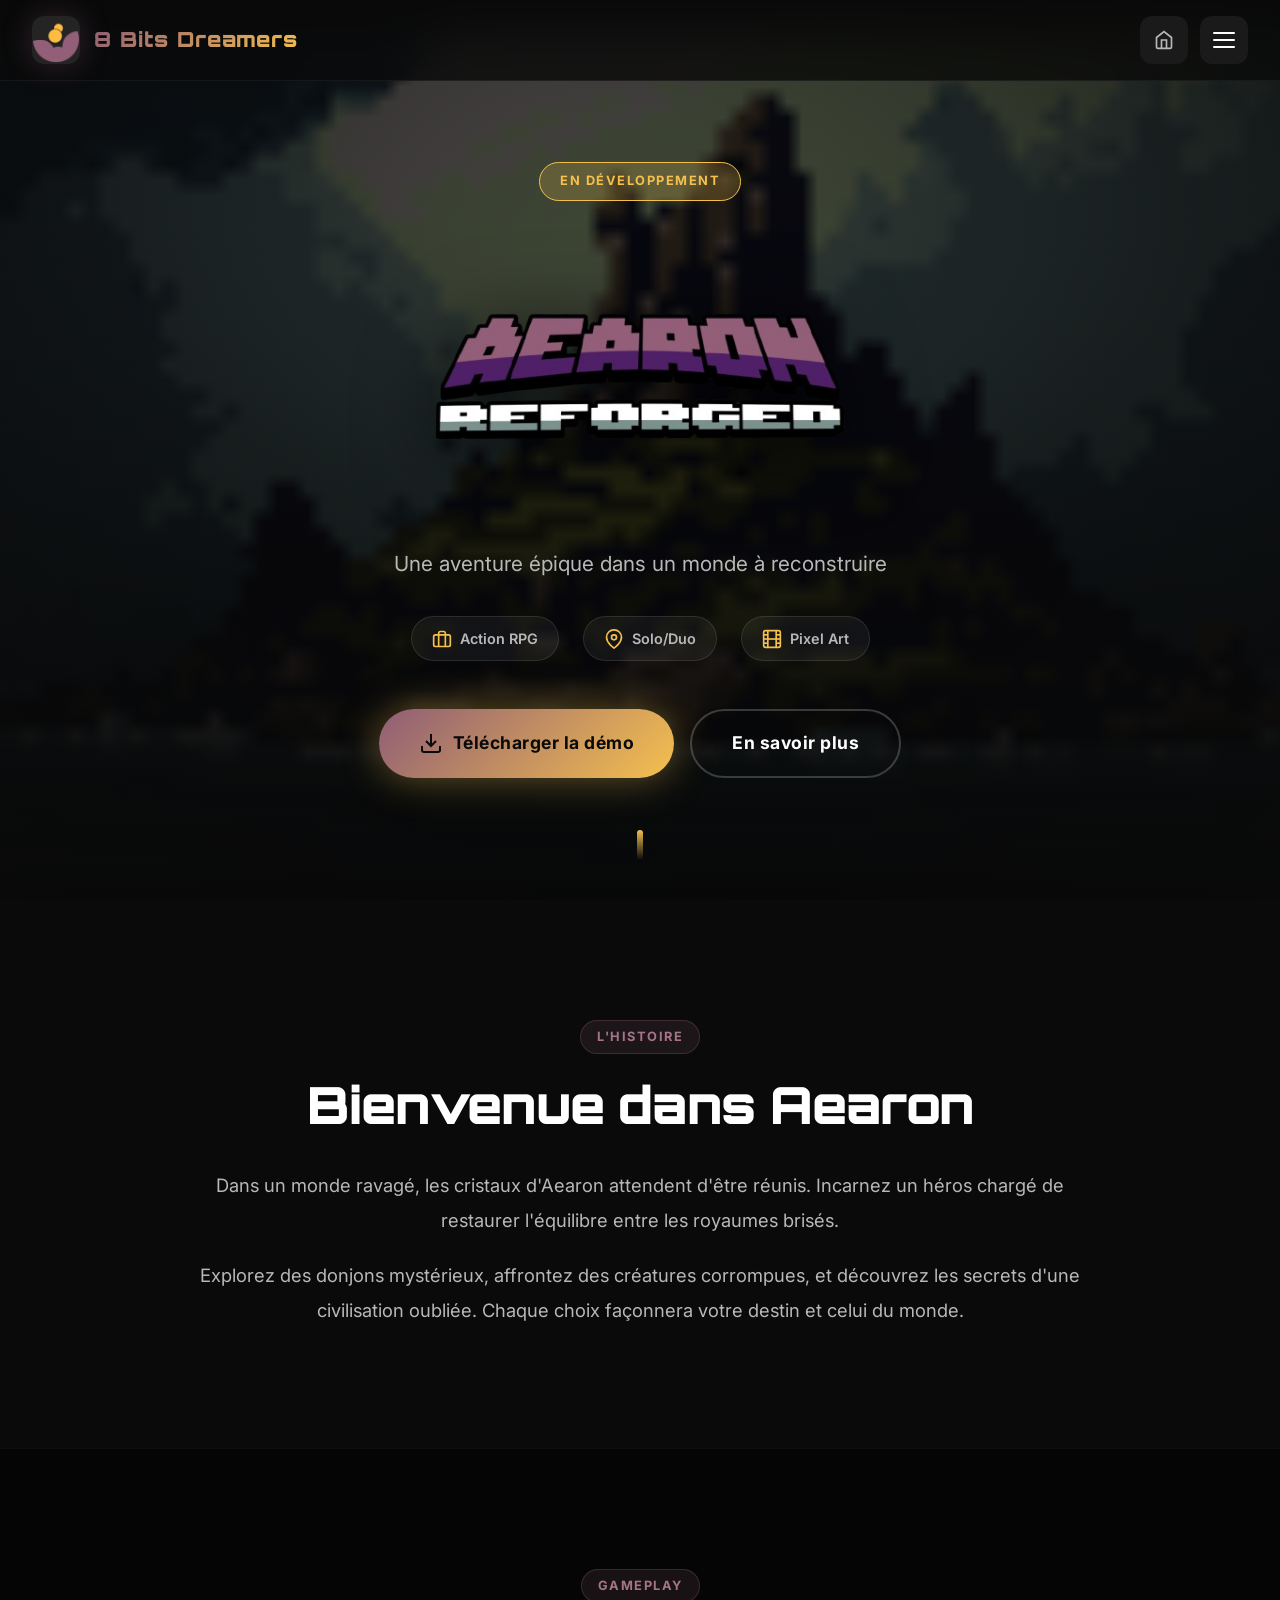
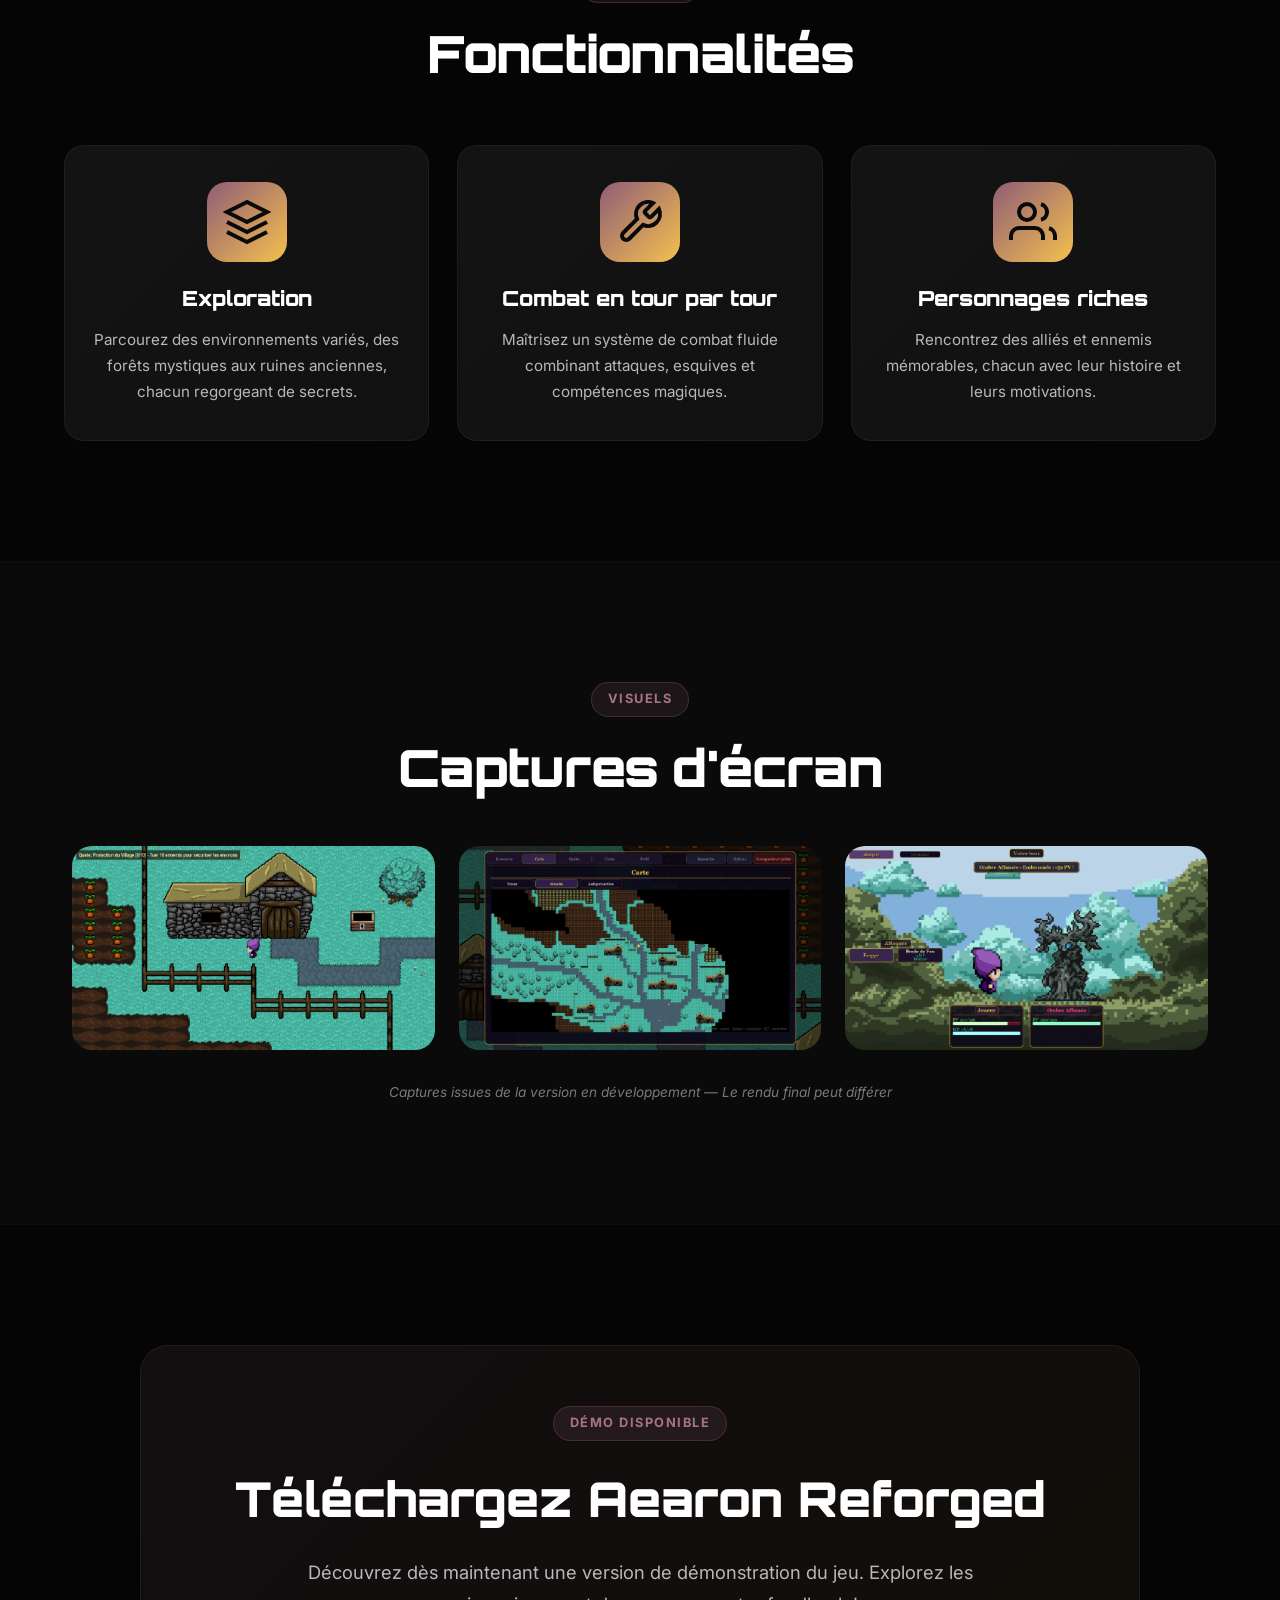
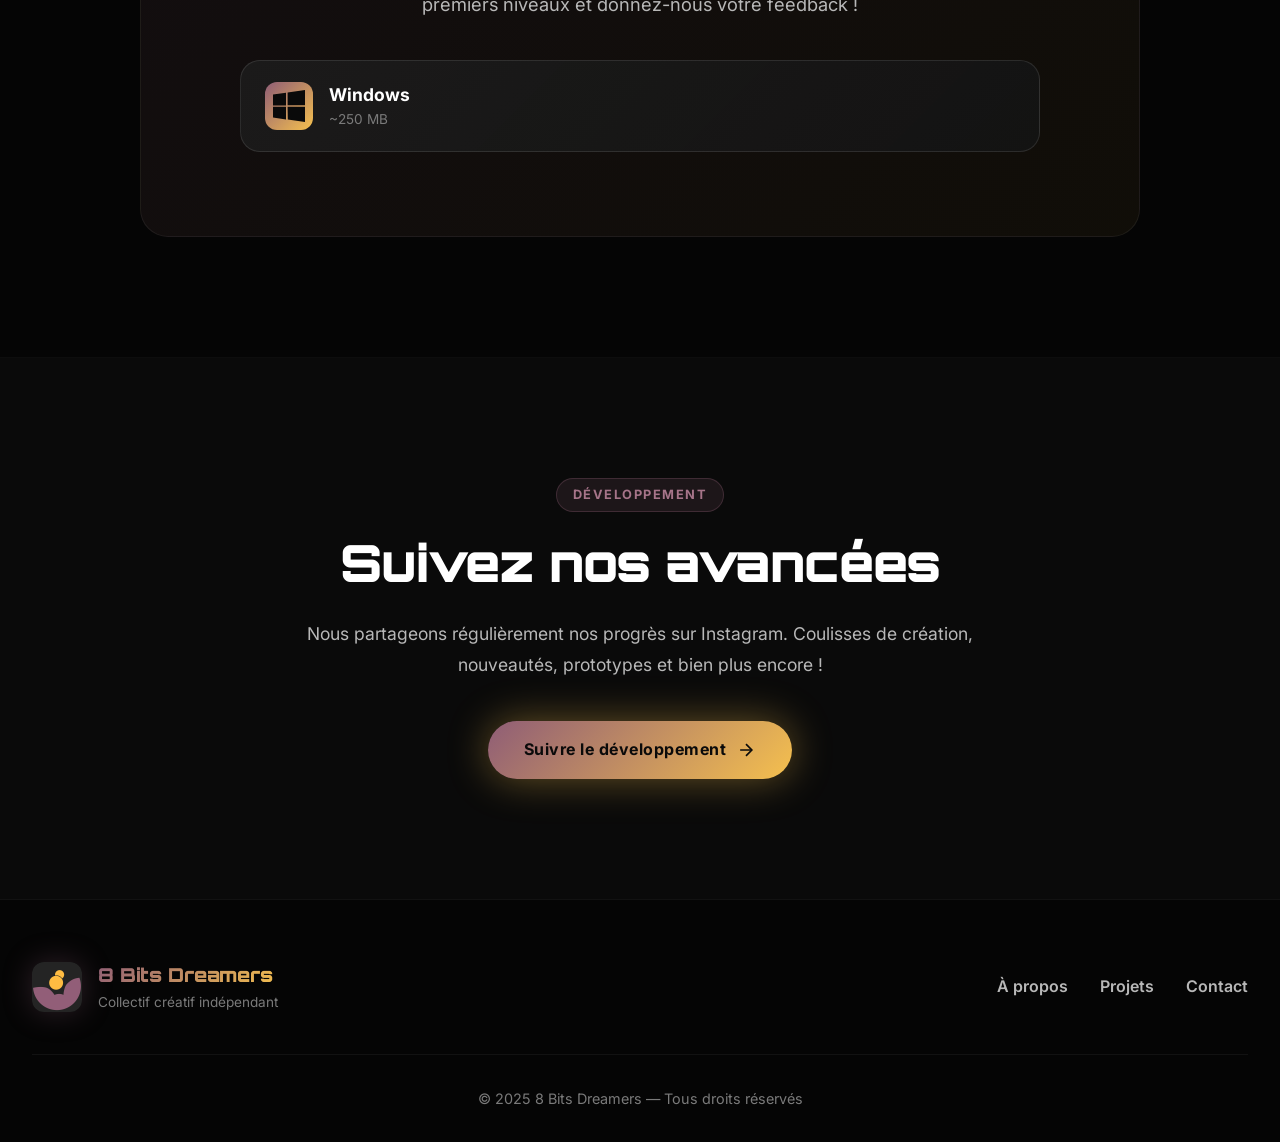
==== commit f5e514bb: "Update Aearon.html" ====
--- a/Aearon.html
+++ b/Aearon.html
@@ -205,7 +205,7 @@
                     <div class="gallery-item reveal">
                         <img src="img/Maps proto.png" alt="Screenshot Aearon">
                         <div class="gallery-overlay">
-                            <span>Environnements</span>
+                            <span>Environnement</span>
                         </div>
                     </div>
                     
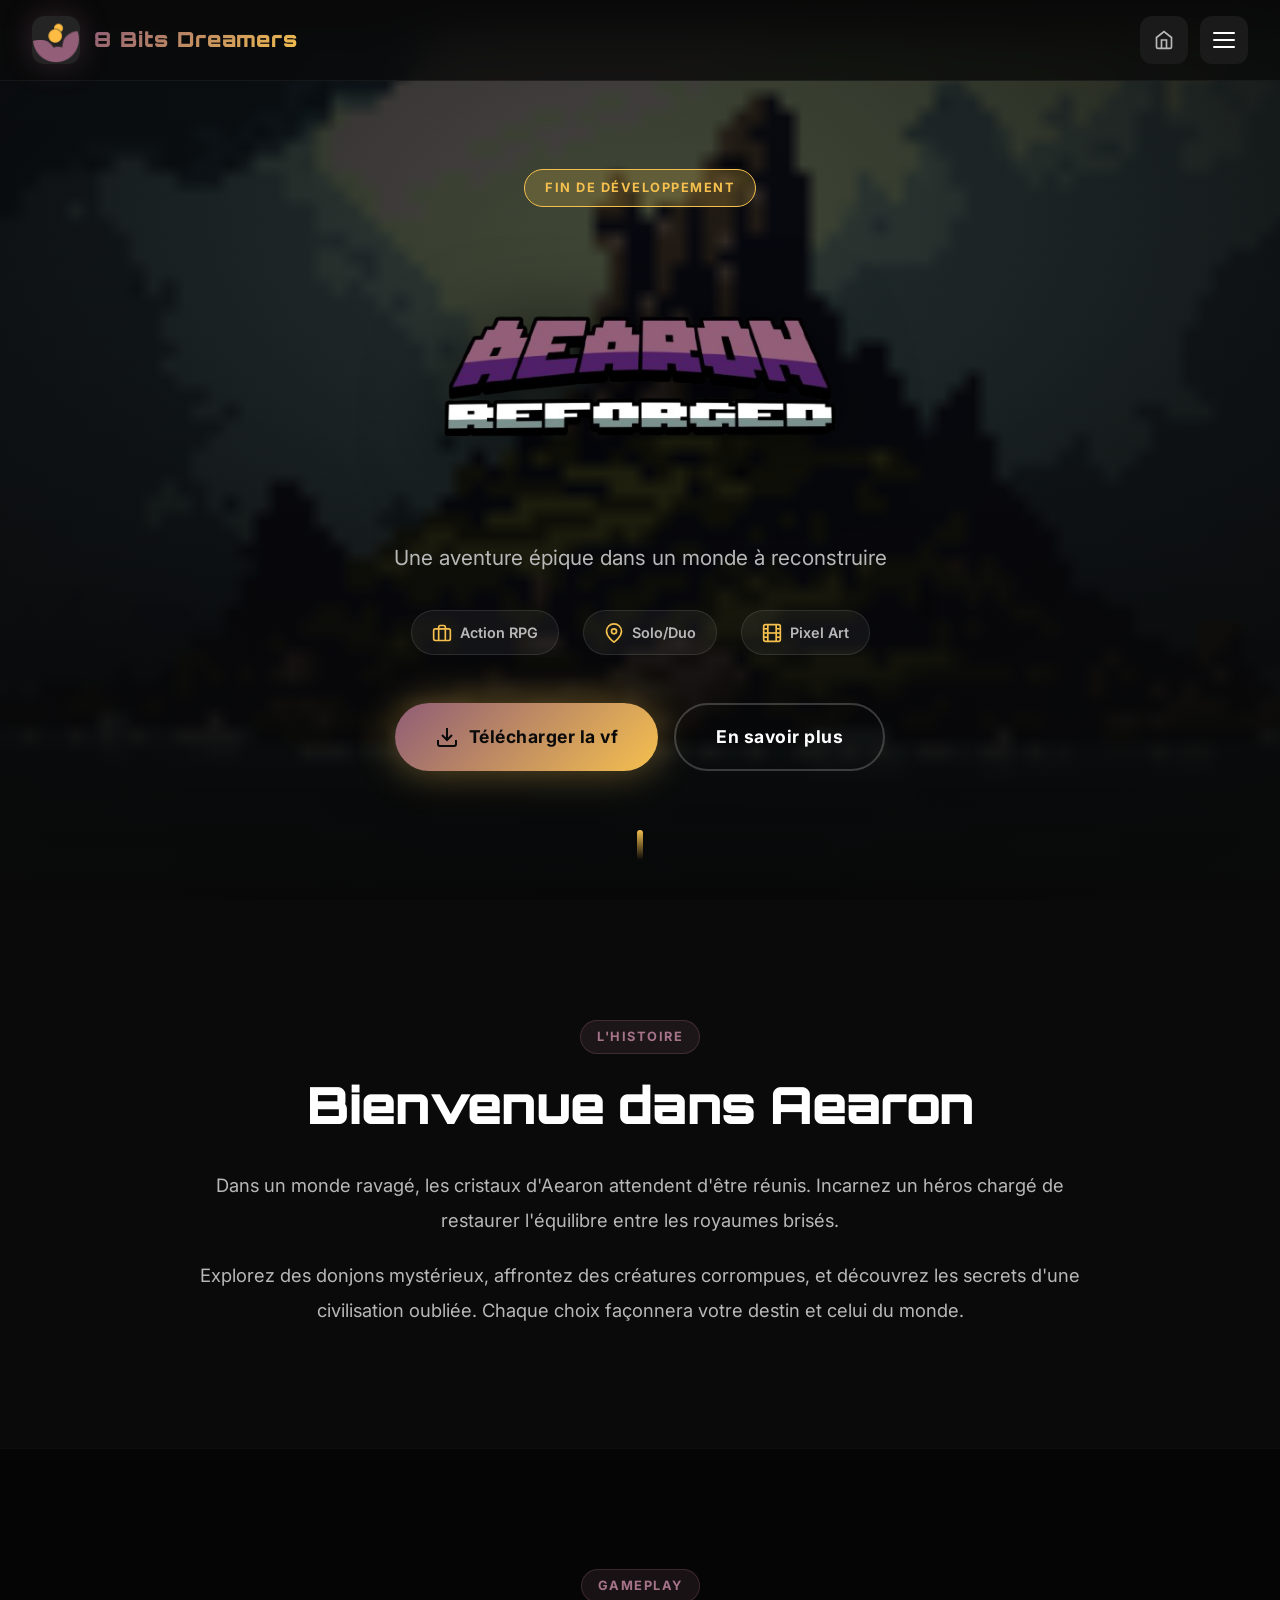
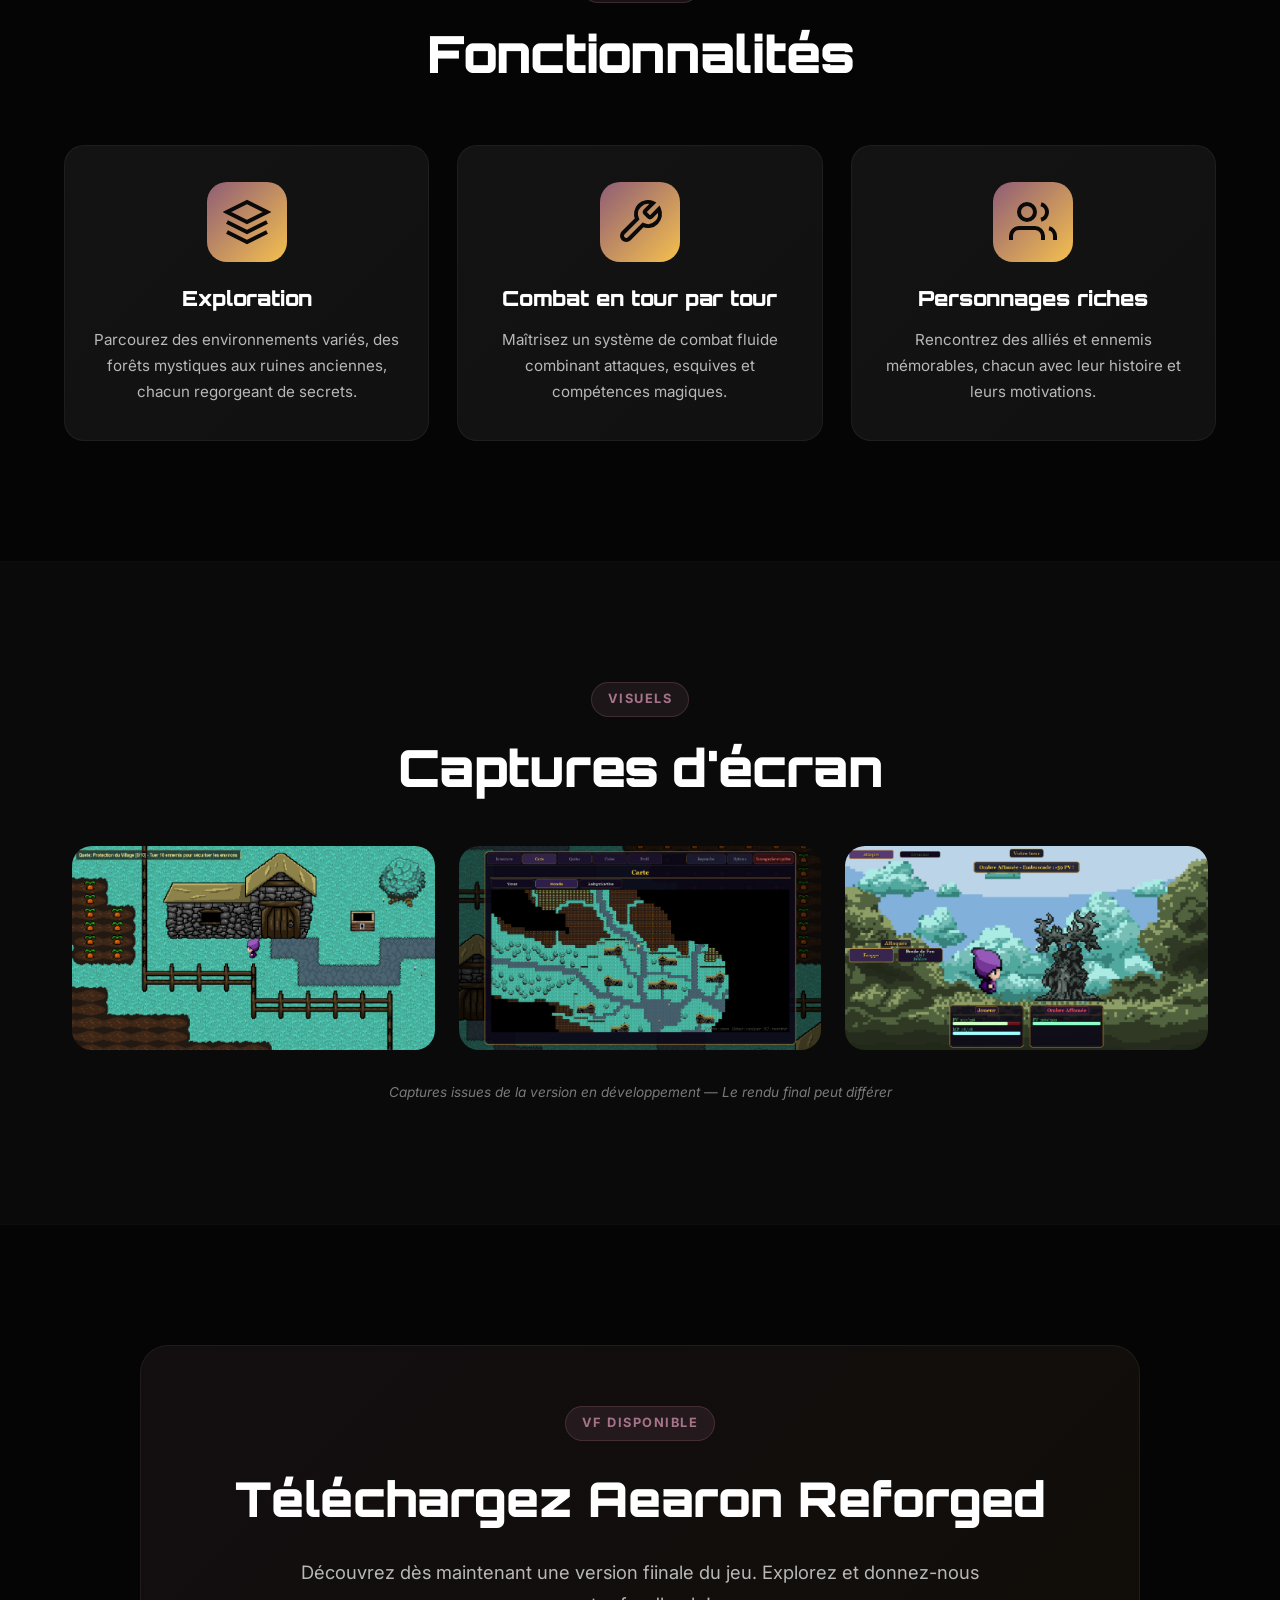
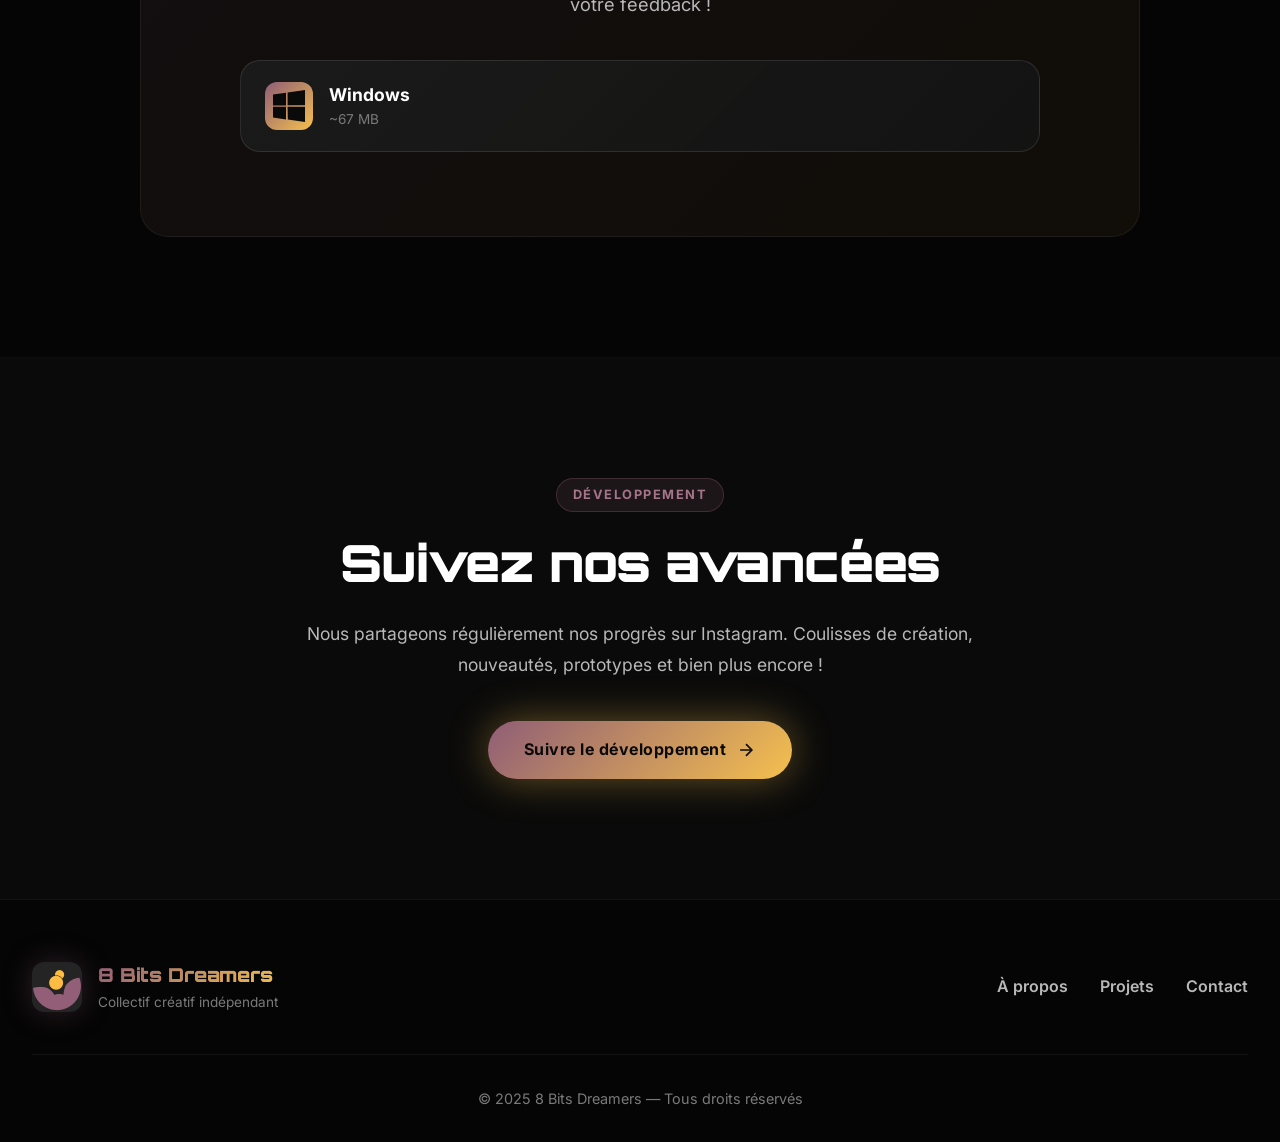
==== commit 5bd3ffc9: "Add files via upload" ====
--- a/Aearon.html
+++ b/Aearon.html
@@ -57,7 +57,7 @@
         <div class="game-hero-overlay"></div>
         
         <div class="game-hero-content">
-            <div class="game-status">En développement</div>
+            <div class="game-status">Fin de développement</div>
             
             <img src="img/aearon logo wbg.png" alt="Aearon Reforged" class="game-logo">
             
@@ -102,7 +102,7 @@
                         <polyline points="7 10 12 15 17 10"></polyline>
                         <line x1="12" y1="15" x2="12" y2="3"></line>
                     </svg>
-                    <span>Télécharger la démo</span>
+                    <span>Télécharger la vf</span>
                 </a>
                 <a href="#about" class="btn-secondary btn-large">
                     En savoir plus
@@ -234,15 +234,15 @@
         <section id="download" class="content-section dark">
             <div class="download-section reveal">
                 <div class="download-content">
-                    <div class="section-label centered">Démo disponible</div>
+                    <div class="section-label centered">Vf disponible</div>
                     <h2 class="download-title">Téléchargez Aearon Reforged</h2>
                     <p class="download-text">
-                        Découvrez dès maintenant une version de démonstration du jeu. 
-                        Explorez les premiers niveaux et donnez-nous votre feedback !
+                        Découvrez dès maintenant une version fiinale du jeu. 
+                        Explorez et donnez-nous votre feedback !
                     </p>
                     
                     <div class="download-buttons">
-                        <a href="#" class="download-btn windows">
+                        <a href="https://github.com/louisdirand2007-ux/aearon-realeses/releases/download/v0.1/AearonReforged-Setup.exe" class="download-btn windows">
                             <div class="download-icon">
                                 <svg width="32" height="32" viewBox="0 0 24 24" fill="currentColor">
                                     <path d="M0 3.449L9.75 2.1v9.451H0m10.949-9.602L24 0v11.4H10.949M0 12.6h9.75v9.451L0 20.699M10.949 12.6H24V24l-12.9-1.801"/>
@@ -250,7 +250,7 @@
                             </div>
                             <div class="download-info">
                                 <span class="download-platform">Windows</span>
-                                <span class="download-size">~250 MB</span>
+                                <span class="download-size">~67 MB</span>
                             </div>
                         </a>
                 </div>
